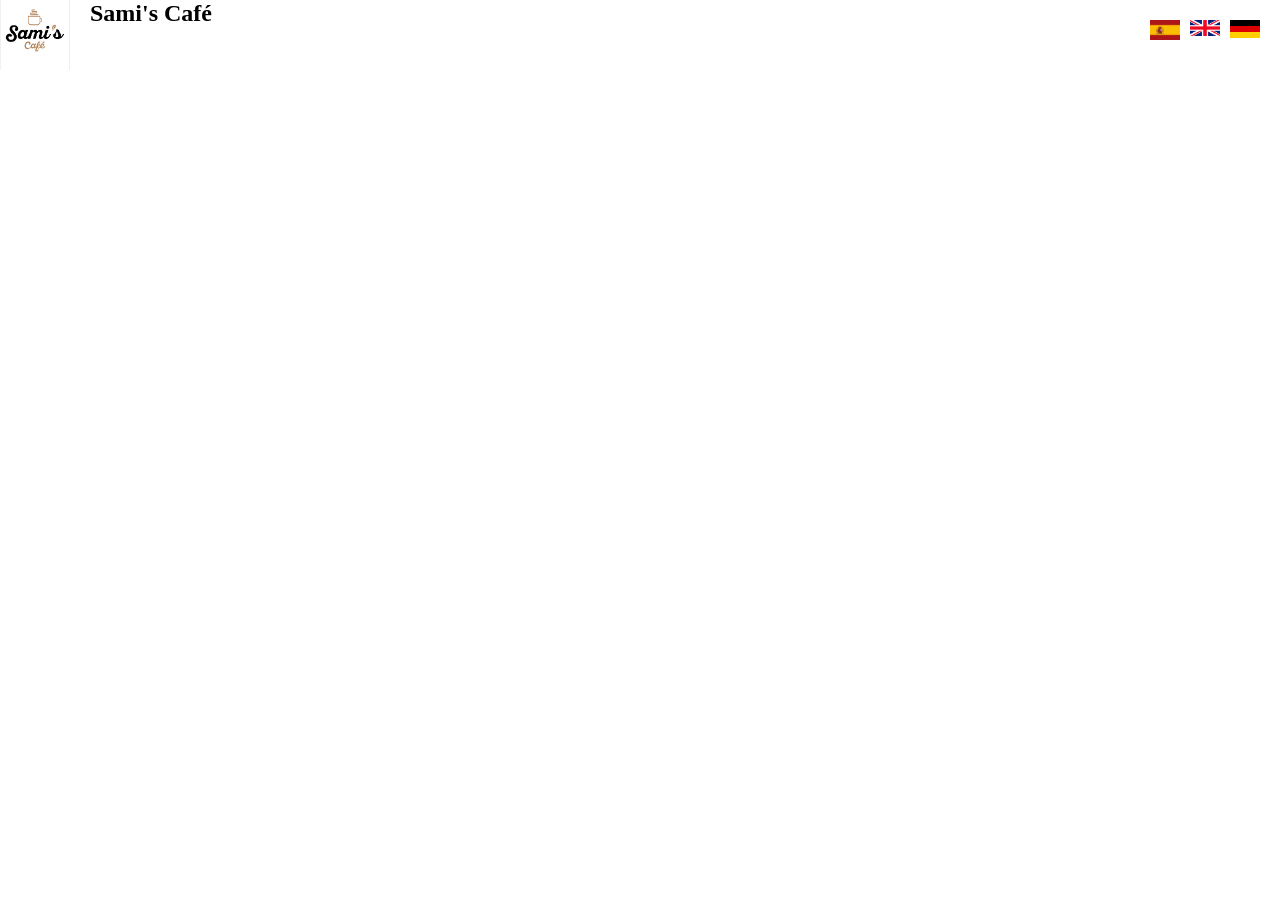
==== index.html @ 8255deba "Add language flags and logo, update header styles Added flag images for Spanish, English, and German" ====
<!DOCTYPE html>
<html lang="es">
<head>
    <meta charset="UTF-8">
    <meta name="viewport" content="width=device-width, initial-scale=1.0">
    <title>Sami's Café</title>
    <link rel="stylesheet" href="style.css">
</head>
<body>
    <header>
        <article class="header-article">
            <img src="img/logo.png" alt="Sami's Café Logo" class="logo">
            <h1>Sami's Café</h1>
        </article>

        <nav class="lang-nav">
            <ul>
                <li><a href="">
                    <img src="img/flags/es.webp" alt="Español" class="flag-icon">
                </a></li>
                <li><a href="">
                    <img src="img/flags/en.webp" alt="English" class="flag-icon">
                </a></li>
                <li><a href="">
                    <img src="img/flags/de.webp" alt="Deutsch" class="flag-icon">
                </a></li>
            </ul>
        </nav>

    </header>
</body>
</html>
---- style.css ----
* {
    margin: 0;
    padding: 0;
    box-sizing: border-box;
}

header {
    position: relative;
    width: 100%;
    height: 100vh;
    background-image: url('img/header-background.jpg');
    background-size: cover;
    background-position: center;
}

.header-article {
    display: flex;
}
.header-article .logo {
    width: 70px;
    height: auto;
    margin-right: 20px;
}

li {
    list-style-type: none;
}

a {
    text-decoration: none;
    color: inherit;
}

.lang-nav ul {
    position: absolute;
    top: 20px;
    right: 20px;
    display: flex;
    flex-direction: row;
    gap: 10px;
}

.flag-icon {
    width: 30px;
}
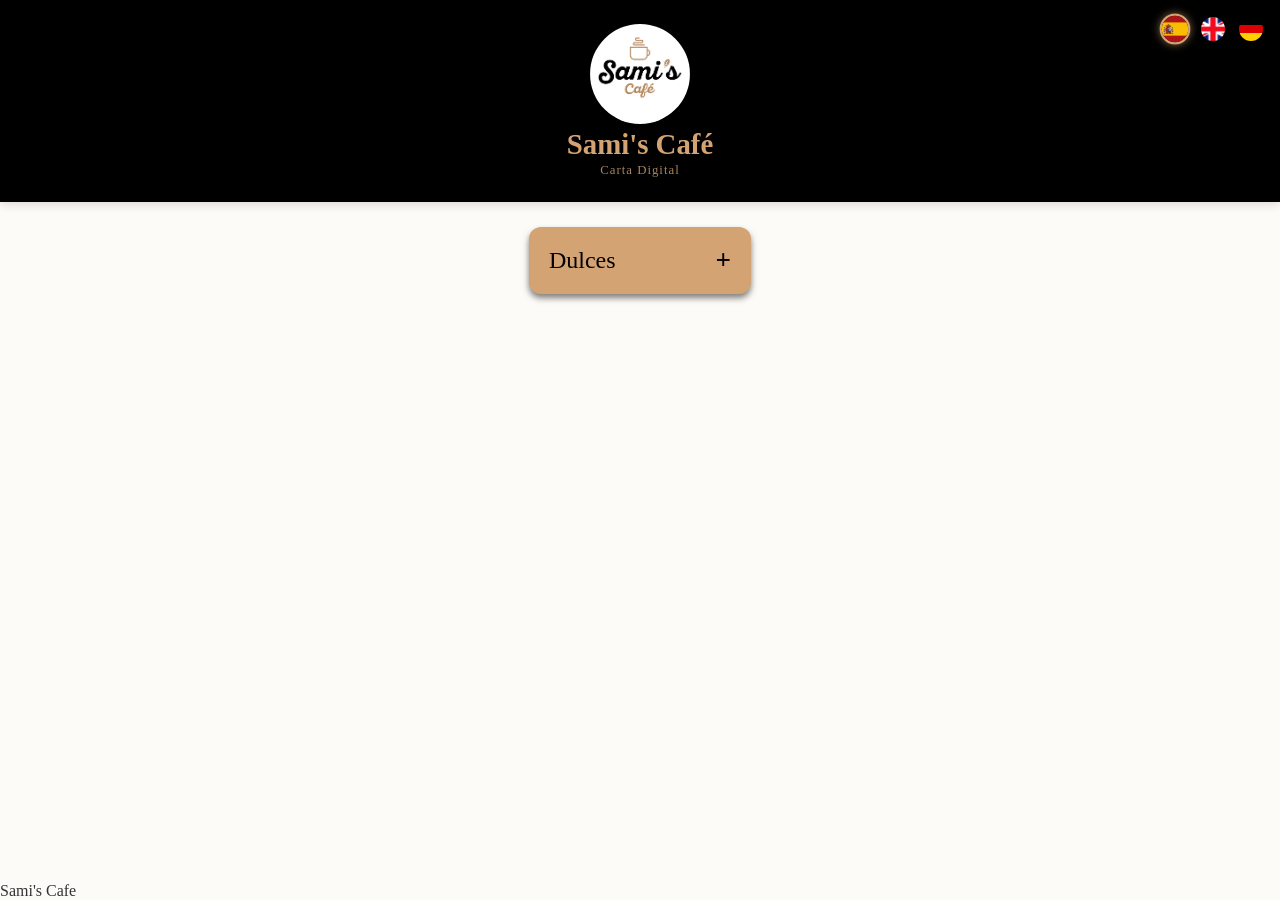
==== commit 65943792: "Add 'Dulces' section and improve site styling Introduces a new 'Dulces' section to the menu in index" ====
--- a/index.html
+++ b/index.html
@@ -4,29 +4,70 @@
     <meta charset="UTF-8">
     <meta name="viewport" content="width=device-width, initial-scale=1.0">
     <title>Sami's Café</title>
+    <link rel="shortcut icon" href="img/logo.png" type="image/x-icon">
     <link rel="stylesheet" href="style.css">
 </head>
 <body>
     <header>
+        
+            
+
+        <nav class="lang-nav">
+            <a href="index.html" class="lang-link active"><img src="img/flags/es.webp" alt="ES"></a>
+            <a href="index-en.html" class="lang-link"><img src="img/flags/en.webp" alt="EN"></a>
+            <a href="index-de.html" class="lang-link"><img src="img/flags/de.webp" alt="DE"></a>
+        </nav>
+
         <article class="header-article">
             <img src="img/logo.png" alt="Sami's Café Logo" class="logo">
             <h1>Sami's Café</h1>
+            <p>Carta Digital</p>
         </article>
 
-        <nav class="lang-nav">
-            <ul>
-                <li><a href="">
-                    <img src="img/flags/es.webp" alt="Español" class="flag-icon">
-                </a></li>
-                <li><a href="">
-                    <img src="img/flags/en.webp" alt="English" class="flag-icon">
-                </a></li>
-                <li><a href="">
-                    <img src="img/flags/de.webp" alt="Deutsch" class="flag-icon">
-                </a></li>
-            </ul>
-        </nav>
+    </header>
 
-    </header>
+    <main>
+        <details>
+            <summary>Dulces</summary>
+            <section id="dulces" class="category">
+
+                <article>
+                    <img src="img/dulces/crepe.webp" alt="">
+                    <div class="product-info">
+                        <div class="prod-header"><h3 class="prod-title">Croissant</h3><span class="prod-price">2.00€</span></div>
+                        <div class="prod-desc">Mantequilla 100%. Horneado cada mañana.</div>
+                        <div class="allergens"><span class="food-allergen gluten">Gluten</span></div>
+                    </div>
+                </article>
+
+                <article>
+                    <img src="img/dulces/crepe.webp" alt="">
+                    <div class="product-info">
+                        <div class="prod-header"><h3 class="prod-title">Croissant</h3><span class="prod-price">2.00€</span></div>
+                        <div class="prod-desc">Mantequilla 100%. Horneado cada mañana.</div>
+                        <div class="allergens"><span class="food-allergen gluten">Gluten</span></div>
+                    </div>
+                </article>
+
+                <article>
+                    <img src="img/dulces/crepe.webp" alt="">
+                    <div class="product-info">
+                        <div class="prod-header"><h3 class="prod-title">Croissant</h3><span class="prod-price">2.00€</span></div>
+                        <div class="prod-desc">Mantequilla 100%. Horneado cada mañana.</div>
+                        <div class="allergens"><span class="food-allergen gluten">Gluten</span></div>
+                    </div>
+                </article>
+
+            </section>
+        </details>
+
+
+
+     
+    </main>
+
+    <footer>
+        Sami's Cafe
+    </footer>
 </body>
 </html>
--- a/style.css
+++ b/style.css
@@ -1,46 +1,165 @@
+:root {
+    --primary-color: #000000;
+    --secondary-color: #8c6b4a;
+    --terciary-color: #d4a373;
+    --background-color: #fdfbf7;
 
+    --text-color: #2c2c2c;
+/* IMPORTANTE PONER FONTS PARA HEADING Y BODY */
+    --shadow: 0 4px 6px rgba(0, 0, 0, 0.5);
+}
 * {
     margin: 0;
     padding: 0;
     box-sizing: border-box;
 }
 
-header {
-    position: relative;
-    width: 100%;
-    height: 100vh;
-    background-image: url('img/header-background.jpg');
-    background-size: cover;
-    background-position: center;
+body {
+    min-height: 100vh;
+    display: grid;
+    grid-template-rows: auto 1fr auto;
+    /* IMPORTANTE PONER FONT FAMILY */
+    background-color: var(--background-color);
+    color: #333;
 }
 
-.header-article {
-    display: flex;
-}
-.header-article .logo {
-    width: 70px;
-    height: auto;
-    margin-right: 20px;
+/* HEADER */
+header {
+    background-color: var(--primary-color);
+    color: var(--terciary-color);
+    padding: 1.5rem 1rem;
+    text-align: center;
+    position: sticky;
+    top: 0;
+    z-index: 100;
+    box-shadow: 0 2px 10px rgba(0, 0, 0, 0.15);
 }
 
-li {
-    list-style-type: none;
+header .logo {
+    width: 100px;
+    border-radius: 50%;
 }
 
-a {
-    text-decoration: none;
-    color: inherit;
+header h1 {
+    /* IMPORTANTE PONER FONT FAMILY */
+    margin: 0;
+    font-size: 1.8rem;
 }
 
-.lang-nav ul {
-    position: absolute;
-    top: 20px;
-    right: 20px;
-    display: flex;
-    flex-direction: row;
-    gap: 10px;
+header p {
+    font-size: 0.8rem;
+    opacity: 0.8;
+    margin-top: 2px;
+    letter-spacing: 1px;
 }
 
-.flag-icon {
-    width: 30px;
+/* LANGUAGE SELECTOR */
+
+.lang-nav {
+    position: absolute;
+    top: 15px;
+    right: 15px;
+    display: flex;
+    gap: 10px;
+    z-index: 1000;
+}
+
+.lang-link {
+    display: block;
+    transition: transform 0.2s ease;
+    text-decoration: none;
+    line-height: 0;
+}
+
+.lang-link img {
+    width: 28px;
+    height: 28px;
+    border-radius: 50%;
+    object-fit: cover;
+    border: 2px solid transparent;
+    box-shadow: 0 2px 5px rgba(0, 0, 0, 0.3);
+}
+
+.lang-link:hover {
+transform: scale(1.1);
+}
+
+.lang-link.active img {
+    border-color: var(--terciary-color);
+    transform: scale(1.1);
+    box-shadow: 0 0 8px rgba(212, 163, 115, 0.6);
+}
+
+main {
+    max-width: 600px;
+    margin: 25px auto;
+    padding: 0 15px;
+}
+
+details {
+    background-color: var(--terciary-color);
+    margin-bottom: 15px;
+    border-radius: 12px;
+    box-shadow: var(--shadow);
+    overflow: hidden;
+    transition: box-shadow 0.3s ease;
+}
+
+details[open] {
+    box-shadow: 0 8px 20px rgba(0, 0, 0, 0.08);
+}
+
+summary {
+    /* IMPORTANTE FONT FAMILY */
+    padding: 18px 20px;
+    cursor: pointer;
+    font-size: 1.5rem;
+    color: var(--primary-color);
+    list-style: none;
+    display: flex;
+    justify-content: space-between;
+    gap: 100px;
+    align-items: center;
+    background: var(---color);
+    user-select: none;
+    
+}
+
+summary::webkit-details-marker {
+    display: none;
+}
+
+summary::after {
+    content: '+';
+    /* IMPORTANTE FONT FAMILY */
+    color: var(--primary-color);
+    font-weight: bolder;
+    font-size: 1.7rem;
+    transition: transform 0.3s;
+}
+
+details[open] summary::after {
+    content: '-';
+    color: var(--primary-color);
+    transform: rotate(180deg);
+}
+
+.category  {
+    padding: 15px;
+    background-color: #fff;
+}
+
+#dulces article {
+    background: var(--background-color);
+    border-radius: 12px;
+    
+    overflow: hidden;
+    margin: 20px;
+    box-shadow: 0 4px 6px rgba(0, 0, 0, 0.2);
+}
+#dulces article img{
+    width: 100%;
+    height: 200px;
+    object-fit: cover;
+    display: block;
 }
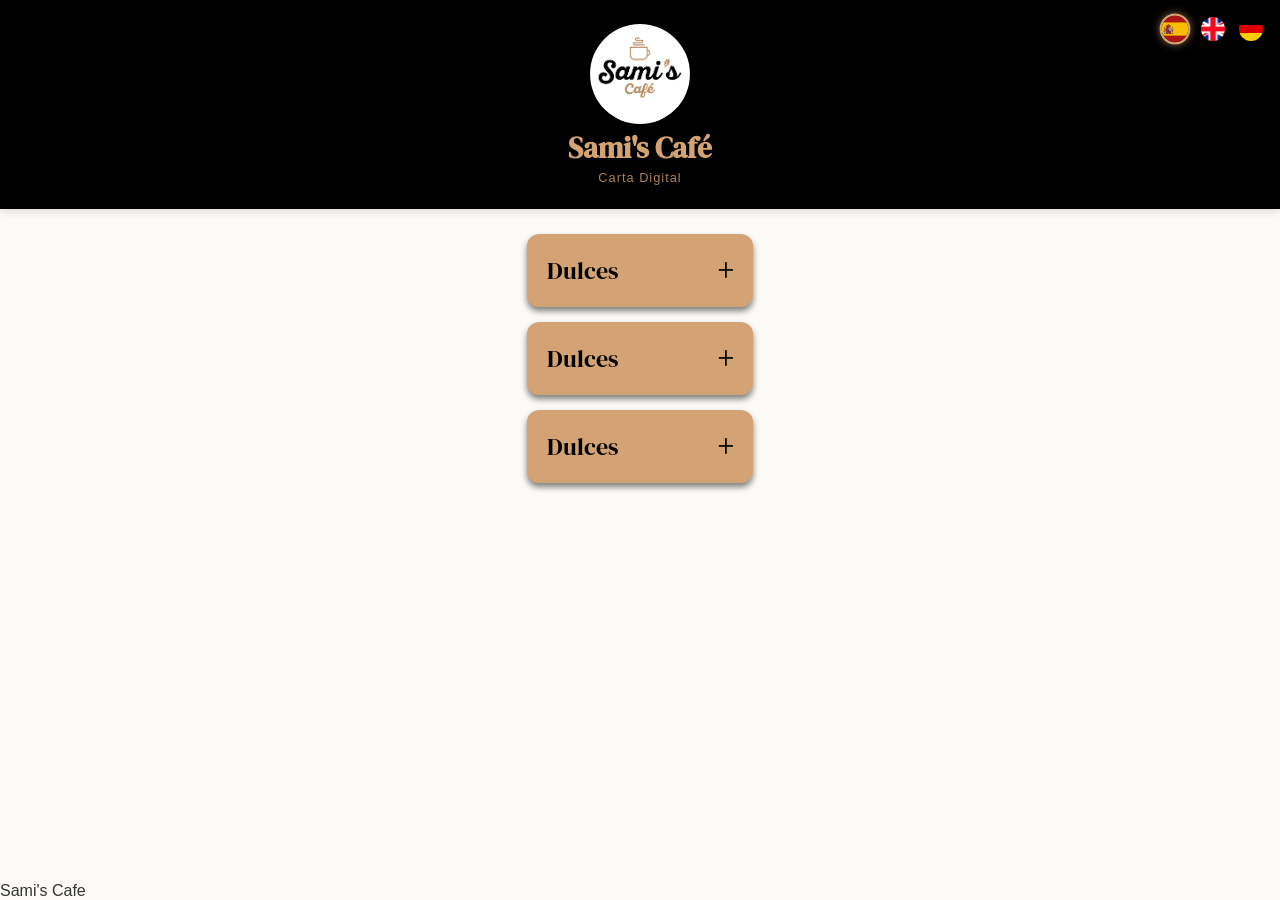
==== commit 0baaea3b: "Add allergen info and category layouts for Dulces Introduces detailed allergen tags for Dulces produ" ====
--- a/index.html
+++ b/index.html
@@ -6,11 +6,11 @@
     <title>Sami's Café</title>
     <link rel="shortcut icon" href="img/logo.png" type="image/x-icon">
     <link rel="stylesheet" href="style.css">
+    <link href="https://fonts.googleapis.com/css2?family=DM+Serif+Display&family=Outfit:wght@300;400;600&display=swap" rel="stylesheet">
+
 </head>
 <body>
     <header>
-        
-            
 
         <nav class="lang-nav">
             <a href="index.html" class="lang-link active"><img src="img/flags/es.webp" alt="ES"></a>
@@ -26,17 +26,23 @@
 
     </header>
 
+
     <main>
         <details>
             <summary>Dulces</summary>
-            <section id="dulces" class="category">
+            <section id="dulces" class="big-category">
 
                 <article>
                     <img src="img/dulces/crepe.webp" alt="">
                     <div class="product-info">
                         <div class="prod-header"><h3 class="prod-title">Croissant</h3><span class="prod-price">2.00€</span></div>
                         <div class="prod-desc">Mantequilla 100%. Horneado cada mañana.</div>
-                        <div class="allergens"><span class="food-allergen gluten">Gluten</span></div>
+                        <div class="allergens">
+                            <span class="food-allergen gluten">Gluten</span>
+                            <span class="food-allergen lacteos">Lácteos</span>
+                            <span class="food-allergen huevos">Huevos</span>
+                            <span class="food-allergen sesamo">Sésamo</span>
+                        </div>
                     </div>
                 </article>
 
@@ -45,7 +51,12 @@
                     <div class="product-info">
                         <div class="prod-header"><h3 class="prod-title">Croissant</h3><span class="prod-price">2.00€</span></div>
                         <div class="prod-desc">Mantequilla 100%. Horneado cada mañana.</div>
-                        <div class="allergens"><span class="food-allergen gluten">Gluten</span></div>
+                        <div class="allergens">
+                            <span class="food-allergen gluten">Gluten</span>
+                            <span class="food-allergen lacteos">Lácteos</span>
+                            <span class="food-allergen huevos">Huevos</span>
+                            <span class="food-allergen sesamo">Sésamo</span>
+                        </div>
                     </div>
                 </article>
 
@@ -54,16 +65,113 @@
                     <div class="product-info">
                         <div class="prod-header"><h3 class="prod-title">Croissant</h3><span class="prod-price">2.00€</span></div>
                         <div class="prod-desc">Mantequilla 100%. Horneado cada mañana.</div>
-                        <div class="allergens"><span class="food-allergen gluten">Gluten</span></div>
+                        <div class="allergens">
+                            <span class="food-allergen gluten">Gluten</span>
+                            <span class="food-allergen lacteos">Lácteos</span>
+                            <span class="food-allergen huevos">Huevos</span>
+                            <span class="food-allergen sesamo">Sésamo</span>
+                        </div>
                     </div>
                 </article>
 
             </section>
         </details>
 
+        <details>
+            <summary>Dulces</summary>
+            <section id="dulces" class="mid-category">
 
+                <article>
+                    
+                    <div class="product-info">
+                        <div class="prod-title">Croissant</div>
+                        <div class="prod-desc">Mantequilla 100%. Horneado cada mañana.</div>
+                        <div class="allergens">
+                            <span class="food-allergen gluten">Gluten</span>
+                            <span class="food-allergen lacteos">Lácteos</span>
+                            <span class="food-allergen huevos">Huevos</span>
+                            <span class="food-allergen sesamo">Sésamo</span>
+                        </div>
+                        <span class="prod-price">2.00€</span>
+ 
+                    </div>
+                    <img src="img/dulces/crepe.webp" alt="">
 
-     
+                </article>
+
+                <article>
+                    
+                    <div class="product-info">
+                        <div class="prod-title">Croissant</div>
+                        <div class="prod-desc">Mantequilla 100%. Horneado cada mañana.</div>
+                        <div class="allergens">
+                            <span class="food-allergen gluten">Gluten</span>
+                            <span class="food-allergen lacteos">Lácteos</span>
+                            <span class="food-allergen huevos">Huevos</span>
+                            <span class="food-allergen sesamo">Sésamo</span>
+                        </div>
+                        <span class="prod-price">2.00€</span>
+ 
+                    </div>
+                    <img src="img/dulces/crepe.webp" alt="">
+
+                </article>
+
+                
+
+            </section>
+        </details>
+
+        <details>
+            <summary>Dulces</summary>
+            <section id="dulces" class="small-category">
+
+                <article>
+                    <img src="img/dulces/crepe.webp" alt="">
+                    <div class="product-info">
+                        <div class="prod-header"><h3 class="prod-title">Croissant</h3><span class="prod-price">2.00€</span></div>
+                        <div class="prod-desc">Mantequilla 100%. Horneado cada mañana.</div>
+                        <div class="allergens">
+                            <span class="food-allergen gluten">Gluten</span>
+                            <span class="food-allergen lacteos">Lácteos</span>
+                            <span class="food-allergen huevos">Huevos</span>
+                            <span class="food-allergen sesamo">Sésamo</span>
+                        </div>
+                    </div>
+                </article>
+
+                <article>
+                    <img src="img/dulces/crepe.webp" alt="">
+                    <div class="product-info">
+                        <div class="prod-header"><h3 class="prod-title">Croissant</h3><span class="prod-price">2.00€</span></div>
+                        <div class="prod-desc">Mantequilla 100%. Horneado cada mañana.</div>
+                        <div class="allergens">
+                            <span class="food-allergen gluten">Gluten</span>
+                            <span class="food-allergen lacteos">Lácteos</span>
+                            <span class="food-allergen huevos">Huevos</span>
+                            <span class="food-allergen sesamo">Sésamo</span>
+                        </div>
+                    </div>
+                </article>
+
+                <article>
+                    <img src="img/dulces/crepe.webp" alt="">
+                    <div class="product-info">
+                        <div class="prod-header"><h3 class="prod-title">Croissant</h3><span class="prod-price">2.00€</span></div>
+                        <div class="prod-desc">Mantequilla 100%. Horneado cada mañana.</div>
+                        <div class="allergens">
+                            <span class="food-allergen gluten">Gluten</span>
+                            <span class="food-allergen lacteos">Lácteos</span>
+                            <span class="food-allergen huevos">Huevos</span>
+                            <span class="food-allergen sesamo">Sésamo</span>
+                        </div>
+                    </div>
+                </article>
+
+            </section>
+        </details>
+
+        
     </main>
 
     <footer>
--- a/style.css
+++ b/style.css
@@ -5,7 +5,8 @@
     --background-color: #fdfbf7;
 
     --text-color: #2c2c2c;
-/* IMPORTANTE PONER FONTS PARA HEADING Y BODY */
+    --font-heading: 'DM Serif Display', serif;
+    --font-body: 'Out', sans-serif;
     --shadow: 0 4px 6px rgba(0, 0, 0, 0.5);
 }
 * {
@@ -18,7 +19,7 @@
     min-height: 100vh;
     display: grid;
     grid-template-rows: auto 1fr auto;
-    /* IMPORTANTE PONER FONT FAMILY */
+    font-family: var(--font-body);
     background-color: var(--background-color);
     color: #333;
 }
@@ -41,7 +42,7 @@
 }
 
 header h1 {
-    /* IMPORTANTE PONER FONT FAMILY */
+    font-family: var(--font-heading);
     margin: 0;
     font-size: 1.8rem;
 }
@@ -110,7 +111,7 @@
 }
 
 summary {
-    /* IMPORTANTE FONT FAMILY */
+    font-family: var(--font-heading);
     padding: 18px 20px;
     cursor: pointer;
     font-size: 1.5rem;
@@ -131,7 +132,7 @@
 
 summary::after {
     content: '+';
-    /* IMPORTANTE FONT FAMILY */
+    font-family: var(--font-heading);
     color: var(--primary-color);
     font-weight: bolder;
     font-size: 1.7rem;
@@ -144,22 +145,141 @@
     transform: rotate(180deg);
 }
 
-.category  {
+.big-category, .mid-category, .small-category {
     padding: 15px;
     background-color: #fff;
 }
 
-#dulces article {
+.allergens { 
+    display: flex; 
+    gap: 5px; 
+    margin-top: 8px; 
+    flex-wrap: wrap; 
+}
+
+.food-allergen {
+    font-size: 0.6rem;
+    text-transform: uppercase;
+    padding: 2px 6px;
+    border-radius: 4px;
+    font-weight: 700;
+    border: 1px solid #ddd;
+    color: #888;
+    background-color: #f9f9f9;
+}
+
+.food-allergen.gluten { 
+    border-color: #d4a373; 
+    color: #8c6b4a; 
+    background: #fffbf5; 
+
+}
+.food-allergen.lacteos { 
+    border-color: #a4c2f4; 
+    color: #4a6b8c; 
+    background: #f0f7ff; 
+}
+
+.food-allergen.huevos { 
+    border-color: #ffe599; 
+    color: #b59000; 
+    background: #fffdf0; 
+}
+
+.food-allergen.sesamo { border-color: #aaa; 
+    color: #555; 
+    background: #eee; 
+}
+
+.big-category article {
     background: var(--background-color);
     border-radius: 12px;
-    
     overflow: hidden;
-    margin: 20px;
+    margin-bottom: 20px;
     box-shadow: 0 4px 6px rgba(0, 0, 0, 0.2);
-}
-#dulces article img{
+    border: 1px solid #f0f0f0f0;
+}
+.big-category article img{
     width: 100%;
     height: 200px;
     object-fit: cover;
     display: block;
+}
+
+.product-info {
+    padding: 15px;
+}
+
+.big-category article .prod-header {
+    display: flex;
+    justify-content: space-between;
+    align-items: center;
+    margin-bottom: 10px;
+}
+.big-category article .prod-title {
+    font-size: 1.25rem;
+    font-weight: 700;
+    color: var(--primary-color);
+    font-family: var(--font-heading);
+    margin: 0;
+}
+.big-category article .prod-price {
+    font-size: 1.2rem;
+    font-weight: 600;
+    color: var(--secondary-color);
+    font-family: var(--font-body);
+}
+.big-category article .prod-desc {
+    font-size: 1rem;
+    color: #666;
+    line-height: 1.4;
+}
+
+
+
+
+.mid-category article {
+    display: flex;
+    justify-content: space-between;
+    align-items: center;
+    padding: 15px 0;
+    border-bottom: 1px dashed #e0e0e0;
+}
+
+.mid-category article:last-child {
+    border-bottom: none;
+}
+
+
+
+
+.mid-category article .prod-title {
+    font-size: 1.05rem;
+    font-weight: 600;
+    color: var(--primary-color);
+    margin-bottom: 2px;
+}
+
+
+.mid-category article .prod-desc {
+     font-size: 0.85rem; 
+     color: #777; 
+     line-height: 1.3;
+}
+
+.mid-category article .prod-price {
+    font-weight: 700; 
+    color: var(--secondary); 
+    font-size: 1.05rem; 
+    margin-top: 5px; 
+    display: block;
+}
+
+.mid-category article img{
+    width: 80px;
+    height: 80px;
+    border-radius: 8px;
+    object-fit: cover;
+    flex-shrink: 0;
+    background-color: #eee;
 }
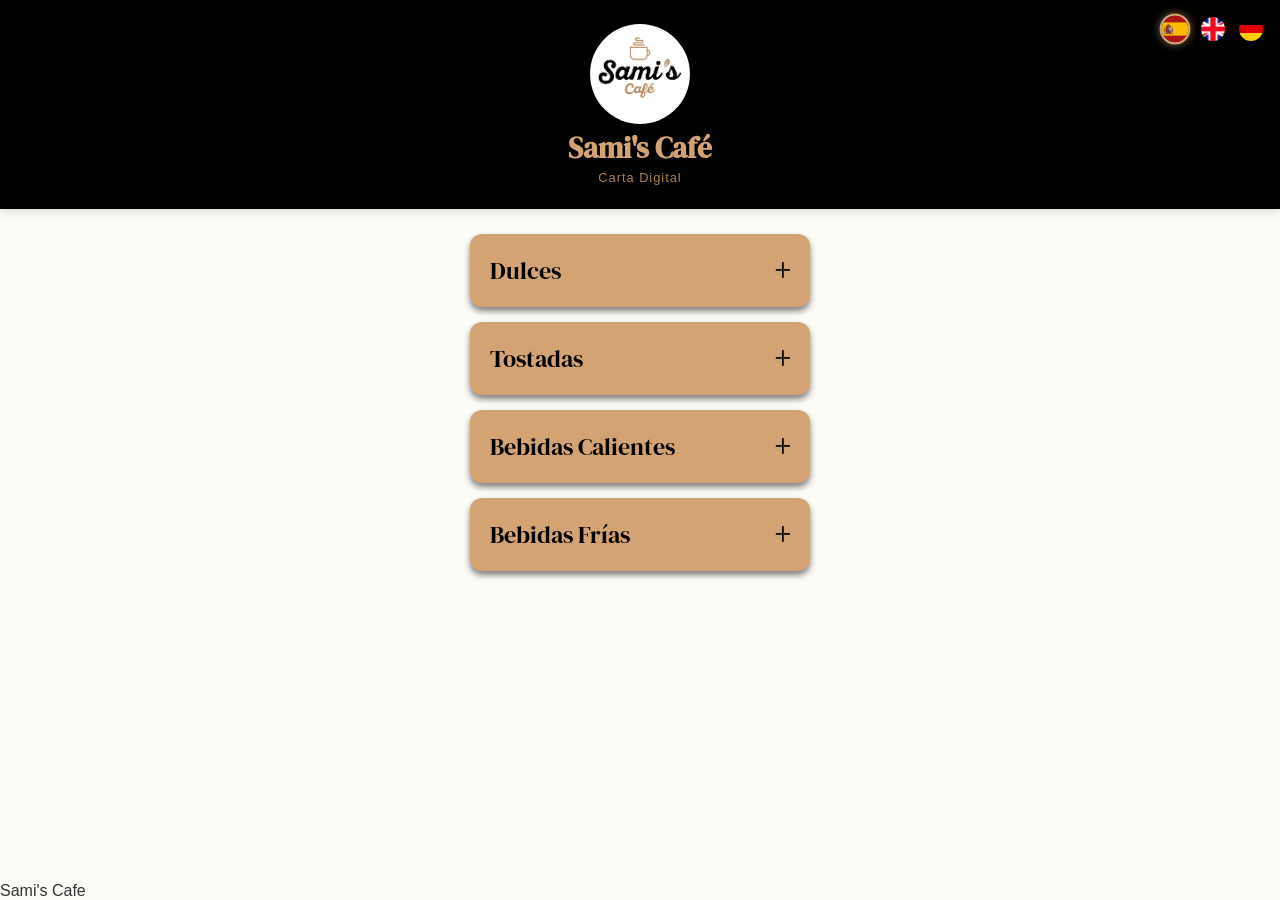
==== commit a047c464: "Revise menu: add tostadas, drinks, crepes Rework menu structure and content across README, HTML and " ====
--- a/index.html
+++ b/index.html
@@ -28,150 +28,354 @@
 
 
     <main>
+        <!-- DULCES -->
         <details>
             <summary>Dulces</summary>
             <section id="dulces" class="big-category">
 
-                <article>
-                    <img src="img/dulces/crepe.webp" alt="">
-                    <div class="product-info">
-                        <div class="prod-header"><h3 class="prod-title">Croissant</h3><span class="prod-price">2.00€</span></div>
-                        <div class="prod-desc">Mantequilla 100%. Horneado cada mañana.</div>
+                <div class="subcategory-title">Croissants</div>
+                
+                <article>
+                    <img src="img/dulces/crepe.webp" alt="">
+                    <div class="product-info">
+                        <div class="prod-header"><h3 class="prod-title">Lotus</h3><span class="prod-price">5.00€</span></div>
+                    </div>
+                </article>
+
+                <article>
+                    <img src="img/dulces/crepe.webp" alt="">
+                    <div class="product-info">
+                        <div class="prod-header"><h3 class="prod-title">Blanco/Verde</h3><span class="prod-price">5.00€</span></div>
+                    </div>
+                </article>
+
+                <article>
+                    <img src="img/dulces/crepe.webp" alt="">
+                    <div class="product-info">
+                        <div class="prod-header"><h3 class="prod-title">Sami's</h3><span class="prod-price">5.00€</span></div>
+                    </div>
+                </article>
+
+                <article>
+                    <img src="img/dulces/crepe.webp" alt="">
+                    <div class="product-info">
+                        <div class="prod-header"><h3 class="prod-title">Rellenos</h3><span class="prod-price">1.50€</span></div>
+                    </div>
+                </article>
+
+                <!-- TARTAS -->
+                <div class="subcategory-title">Tartas</div>
+                <article>
+                    <img src="img/dulces/crepe.webp" alt="">
+                    <div class="product-info">
+                        <div class="prod-header"><h3 class="prod-title">Red Velvet</h3><span class="prod-price">4.50€</span></div>
                         <div class="allergens">
                             <span class="food-allergen gluten">Gluten</span>
                             <span class="food-allergen lacteos">Lácteos</span>
                             <span class="food-allergen huevos">Huevos</span>
-                            <span class="food-allergen sesamo">Sésamo</span>
-                        </div>
-                    </div>
-                </article>
-
-                <article>
-                    <img src="img/dulces/crepe.webp" alt="">
-                    <div class="product-info">
-                        <div class="prod-header"><h3 class="prod-title">Croissant</h3><span class="prod-price">2.00€</span></div>
-                        <div class="prod-desc">Mantequilla 100%. Horneado cada mañana.</div>
+                        </div>
+                    </div>
+                </article>
+                <article>
+                    <img src="img/dulces/crepe.webp" alt="">
+                    <div class="product-info">
+                        <div class="prod-header"><h3 class="prod-title">Queso</h3><span class="prod-price">4.50€</span></div>
+                    </div>
+                </article>
+                <article>
+                    <img src="img/dulces/crepe.webp" alt="">
+                    <div class="product-info">
+                        <div class="prod-header"><h3 class="prod-title">Pistacho</h3><span class="prod-price">4.50€</span></div>
+                    </div>
+                </article>
+                <article>
+                    <img src="img/dulces/crepe.webp" alt="">
+                    <div class="product-info">
+                        <div class="prod-header"><h3 class="prod-title">Zanahoria</h3><span class="prod-price">4.50€</span></div>
+                    </div>
+                </article>
+                <article>
+                    <img src="img/dulces/crepe.webp" alt="">
+                    <div class="product-info">
+                        <div class="prod-header"><h3 class="prod-title">Tiramisú</h3><span class="prod-price">5.00€</span></div>
+                    </div>
+                </article>
+
+                <!-- GALLETAS -->
+                <div class="subcategory-title">Galletas</div>
+                <article>
+                    <img src="img/dulces/crepe.webp" alt="">
+                    <div class="product-info">
+                        <div class="prod-header"><h3 class="prod-title">Lotus</h3><span class="prod-price">3.50€</span></div>
                         <div class="allergens">
                             <span class="food-allergen gluten">Gluten</span>
                             <span class="food-allergen lacteos">Lácteos</span>
-                            <span class="food-allergen huevos">Huevos</span>
-                            <span class="food-allergen sesamo">Sésamo</span>
-                        </div>
-                    </div>
-                </article>
-
-                <article>
-                    <img src="img/dulces/crepe.webp" alt="">
-                    <div class="product-info">
-                        <div class="prod-header"><h3 class="prod-title">Croissant</h3><span class="prod-price">2.00€</span></div>
-                        <div class="prod-desc">Mantequilla 100%. Horneado cada mañana.</div>
+                        </div>
+                    </div>
+                </article>
+                <article>
+                    <img src="img/dulces/crepe.webp" alt="">
+                    <div class="product-info">
+                        <div class="prod-header"><h3 class="prod-title">Oreo</h3><span class="prod-price">3.50€</span></div>
                         <div class="allergens">
                             <span class="food-allergen gluten">Gluten</span>
                             <span class="food-allergen lacteos">Lácteos</span>
-                            <span class="food-allergen huevos">Huevos</span>
-                            <span class="food-allergen sesamo">Sésamo</span>
-                        </div>
-                    </div>
-                </article>
+                        </div>
+                    </div>
+                </article>
+
+                <!-- CREPES NESTED -->
+                <details>
+                    <summary class="nested-summary">Crepes Dulces</summary>
+                    <article>
+                        <img src="img/dulces/crepe.webp" alt="">
+                        <div class="product-info">
+                            <div class="prod-header"><h3 class="prod-title">Nutella</h3><span class="prod-price">3.50€</span></div>
+                        </div>
+                    </article>
+                    <article>
+                        <img src="img/dulces/crepe.webp" alt="">
+                        <div class="product-info">
+                            <div class="prod-header"><h3 class="prod-title">Choco Berry</h3><span class="prod-price">6.00€</span></div>
+                        </div>
+                    </article>
+                    <article>
+                        <img src="img/dulces/crepe.webp" alt="">
+                        <div class="product-info">
+                            <div class="prod-header"><h3 class="prod-title">Sweet Velvet</h3><span class="prod-price">6.00€</span></div>
+                        </div>
+                    </article>
+                    <article>
+                        <img src="img/dulces/crepe.webp" alt="">
+                        <div class="product-info">
+                            <div class="prod-header"><h3 class="prod-title">Paraíso</h3><span class="prod-price">6.00€</span></div>
+                        </div>
+                    </article>
+                </details>
 
             </section>
         </details>
 
+        <!-- TOSTADAS -->
         <details>
-            <summary>Dulces</summary>
-            <section id="dulces" class="mid-category">
-
-                <article>
-                    
-                    <div class="product-info">
-                        <div class="prod-title">Croissant</div>
-                        <div class="prod-desc">Mantequilla 100%. Horneado cada mañana.</div>
-                        <div class="allergens">
-                            <span class="food-allergen gluten">Gluten</span>
-                            <span class="food-allergen lacteos">Lácteos</span>
-                            <span class="food-allergen huevos">Huevos</span>
-                            <span class="food-allergen sesamo">Sésamo</span>
-                        </div>
-                        <span class="prod-price">2.00€</span>
- 
-                    </div>
-                    <img src="img/dulces/crepe.webp" alt="">
-
-                </article>
-
-                <article>
-                    
-                    <div class="product-info">
-                        <div class="prod-title">Croissant</div>
-                        <div class="prod-desc">Mantequilla 100%. Horneado cada mañana.</div>
-                        <div class="allergens">
-                            <span class="food-allergen gluten">Gluten</span>
-                            <span class="food-allergen lacteos">Lácteos</span>
-                            <span class="food-allergen huevos">Huevos</span>
-                            <span class="food-allergen sesamo">Sésamo</span>
-                        </div>
-                        <span class="prod-price">2.00€</span>
- 
-                    </div>
-                    <img src="img/dulces/crepe.webp" alt="">
-
-                </article>
-
+            <summary>Tostadas</summary>
+            
+            <div class="extras-note">Opciones de pan: Pan blanco o pan integral de semillas</div>
+            
+            <!-- Basicas -->
+            <section class="no-img-category">
+                <div class="subcategory-title">Básicas</div>
+                <article>
+                    <span class="prod-title">Aceite</span>
+                    <span class="prod-price">1.30€</span>
+                </article>
+                <article>
+                    <span class="prod-title">Tomate</span>
+                    <span class="prod-price">1.30€</span>
+                </article>
+                <article>
+                    <span class="prod-title">Manchego</span>
+                    <span class="prod-price">2.80€</span>
+                </article>
+                <article>
+                    <span class="prod-title">Fresco</span>
+                    <span class="prod-price">2.80€</span>
+                </article>
+                <article>
+                    <span class="prod-title">York</span>
+                    <span class="prod-price">1.90€</span>
+                </article>
+                <article>
+                    <span class="prod-title">Salmón</span>
+                    <span class="prod-price">3.50€</span>
+                </article>
+                <article>
+                    <span class="prod-title">Atún</span>
+                    <span class="prod-price">2.30€</span>
+                </article>
+            </section>
+
+            <!-- Rusticas -->
+            <section class="mid-category">
+                <div class="subcategory-title">Rústicas</div>
+                <article>
+                    <div class="product-info">
+                        <div class="prod-title">Serrano Verde</div>
+                        <div class="prod-desc">Nuestra deliciosa tostada con jamón serrano y un toque especial.</div>
+                        <span class="prod-price">4.50€</span>
+                    </div>
+                    <img src="" alt="">
+                </article>
+                <article>
+                    <div class="product-info">
+                        <div class="prod-title">Nórdica</div>
+                        <div class="prod-desc">Ingredientes rústicos seleccionados para un sabor único.</div>
+                        <span class="prod-price">5.00€</span>
+                    </div>
+                    <img src="" alt="">
+                </article>
+                <article>
+                    <div class="product-info">
+                        <div class="prod-title">Sabor Rústico</div>
+                        <div class="prod-desc">El sabor tradicional en pan artesano.</div>
+                        <span class="prod-price">6.00€</span>
+                    </div>
+                    <img src="" alt="">
+                </article>
+                <article>
+                    <div class="product-info">
+                        <div class="prod-title">Mediterránea</div>
+                        <div class="prod-desc">Pan rústico, tomate, especias y aceite de oliva.</div>
+                        <span class="prod-price">6.00€</span>
+                    </div>
+                    <img src="" alt="">
+                </article>
+                <article>
+                    <div class="product-info">
+                        <div class="prod-title">Burrata</div>
+                        <div class="prod-desc">Pan rústico con exquisita burrata fresca.</div>
+                        <span class="prod-price">6.00€</span>
+                    </div>
+                    <img src="" alt="">
+                </article>
+                <article>
+                    <div class="product-info">
+                        <div class="prod-title">Dulce Tentación</div>
+                        <div class="prod-desc">Contraste perfecto de sabores rústicos dulces.</div>
+                        <span class="prod-price">7.00€</span>
+                    </div>
+                    <img src="" alt="">
+                </article>
+                <article>
+                    <div class="product-info">
+                        <div class="prod-title">La Temporada</div>
+                        <div class="prod-desc">Descubre el sabor de la estación.</div>
+                        <span class="prod-price">8.00€</span>
+                    </div>
+                    <img src="" alt="">
+                </article>
+            </section>
+        </details>
+
+        <!-- BEBIDAS CALIENTES -->
+        <details>
+            <summary>Bebidas Calientes</summary>
+            
+            <div class="extras-note">Tipos de leche: Almendra, sin lactosa y entera</div>
+
+            <section class="no-img-category">
+                <div class="subcategory-title">Cafés</div>
+                <article>
+                    <span class="prod-title">Bombón</span>
+                    <span class="prod-price">1.70€</span>
+                </article>
+                <article>
+                    <span class="prod-title">Expreso</span>
+                    <span class="prod-price">1.30€</span>
+                </article>
+                <article>
+                    <span class="prod-title">Cortado</span>
+                    <span class="prod-price">1.50€</span>
+                </article>
+                <article>
+                    <span class="prod-title">Americano</span>
+                    <span class="prod-price">1.70€</span>
+                </article>
+                <article>
+                    <span class="prod-title">Con leche</span>
+                    <span class="prod-price">1.70€</span>
+                </article>
+                <article>
+                    <span class="prod-title">Grande</span>
+                    <span class="prod-price">2.00€</span>
+                </article>
+                <article>
+                    <span class="prod-title">Extra</span>
+                    <span class="prod-price">2.50€</span>
+                </article>
+                <article>
+                    <span class="prod-title">Affogato</span>
+                    <span class="prod-price">4.00€</span>
+                </article>
+
+                <div class="subcategory-title">Cappuccinos</div>
+                <article>
+                    <span class="prod-title">Cappuccino</span>
+                    <span class="prod-price">3.00€</span>
+                </article>
+                <article>
+                    <span class="prod-title">Crema leche</span>
+                    <span class="prod-price">2.20€</span>
+                </article>
+
+                <div class="subcategory-title">Macchiatos</div>
+                <article>
+                    <span class="prod-title">Macchiato</span>
+                    <span class="prod-price">3.50€</span>
+                </article>
+
+                <div class="subcategory-title">Otros</div>
+                <article>
+                    <span class="prod-title">Colacao</span>
+                    <span class="prod-price">2.10€</span>
+                </article>
+                <article>
+                    <span class="prod-title">Vienés</span>
+                    <span class="prod-price">5.00€</span>
+                </article>
                 
-
+                <article>
+                    <a href="#tes" class="prod-title" style="color: var(--terciary-color); text-decoration: underline;">Descubre nuestra selección de Tés</a>
+                    <span class="prod-price">2.00€</span>
+                </article>
             </section>
         </details>
 
+        <!-- BEBIDAS FRÍAS -->
         <details>
-            <summary>Dulces</summary>
-            <section id="dulces" class="small-category">
-
-                <article>
-                    <img src="img/dulces/crepe.webp" alt="">
-                    <div class="product-info">
-                        <div class="prod-header"><h3 class="prod-title">Croissant</h3><span class="prod-price">2.00€</span></div>
-                        <div class="prod-desc">Mantequilla 100%. Horneado cada mañana.</div>
-                        <div class="allergens">
-                            <span class="food-allergen gluten">Gluten</span>
-                            <span class="food-allergen lacteos">Lácteos</span>
-                            <span class="food-allergen huevos">Huevos</span>
-                            <span class="food-allergen sesamo">Sésamo</span>
-                        </div>
-                    </div>
-                </article>
-
-                <article>
-                    <img src="img/dulces/crepe.webp" alt="">
-                    <div class="product-info">
-                        <div class="prod-header"><h3 class="prod-title">Croissant</h3><span class="prod-price">2.00€</span></div>
-                        <div class="prod-desc">Mantequilla 100%. Horneado cada mañana.</div>
-                        <div class="allergens">
-                            <span class="food-allergen gluten">Gluten</span>
-                            <span class="food-allergen lacteos">Lácteos</span>
-                            <span class="food-allergen huevos">Huevos</span>
-                            <span class="food-allergen sesamo">Sésamo</span>
-                        </div>
-                    </div>
-                </article>
-
-                <article>
-                    <img src="img/dulces/crepe.webp" alt="">
-                    <div class="product-info">
-                        <div class="prod-header"><h3 class="prod-title">Croissant</h3><span class="prod-price">2.00€</span></div>
-                        <div class="prod-desc">Mantequilla 100%. Horneado cada mañana.</div>
-                        <div class="allergens">
-                            <span class="food-allergen gluten">Gluten</span>
-                            <span class="food-allergen lacteos">Lácteos</span>
-                            <span class="food-allergen huevos">Huevos</span>
-                            <span class="food-allergen sesamo">Sésamo</span>
-                        </div>
-                    </div>
-                </article>
-
+            <summary>Bebidas Frías</summary>
+            
+            <section class="no-img-category">
+                <div class="subcategory-title">Refrescos</div>
+                <article>
+                    <span class="prod-title">Coca-Cola</span>
+                    <span class="prod-price">2.50€</span>
+                </article>
+                <article>
+                    <span class="prod-title">Nestea</span>
+                    <span class="prod-price">2.50€</span>
+                </article>
+                <article>
+                    <span class="prod-title">Aquarius</span>
+                    <span class="prod-price">2.50€</span>
+                </article>
+                <article>
+                    <span class="prod-title">Fanta</span>
+                    <span class="prod-price">2.50€</span>
+                </article>
+
+                <div class="subcategory-title">Zumos</div>
+                <article>
+                    <span class="prod-title">Naranja</span>
+                    <span class="prod-price">3.00€</span>
+                </article>
+                <article>
+                    <span class="prod-title">Piña</span>
+                    <span class="prod-price">1.80€</span>
+                </article>
+                <article>
+                    <span class="prod-title">Melocotón</span>
+                    <span class="prod-price">1.80€</span>
+                </article>
+
+                <div class="subcategory-title">Batidos</div>
+                <article>
+                    <span class="prod-title">Todos los sabores</span>
+                    <span class="prod-price">2.50€</span>
+                </article>
             </section>
         </details>
 
-        
     </main>
 
     <footer>
--- a/style.css
+++ b/style.css
@@ -282,4 +282,85 @@
     object-fit: cover;
     flex-shrink: 0;
     background-color: #eee;
+}
+
+/* NO-IMAGE CATEGORY (Refrescos, Cervezas, etc.) */
+.no-img-category {
+    padding: 15px;
+    background-color: #fff;
+}
+
+.no-img-category article {
+    display: flex;
+    justify-content: space-between;
+    align-items: center;
+    padding: 12px 5px;
+    border-bottom: 1px dashed #e0e0e0;
+}
+
+.no-img-category article:last-child {
+    border-bottom: none;
+}
+
+.no-img-category article .prod-title {
+    font-size: 1.05rem;
+    font-weight: 600;
+    color: var(--primary-color);
+    font-family: var(--font-heading);
+}
+
+.no-img-category article .prod-price {
+    font-size: 1.05rem;
+    font-weight: 700;
+    color: var(--secondary-color);
+    white-space: nowrap;
+    margin-left: 10px;
+}
+
+.subcategory-title {
+    font-family: var(--font-heading);
+    font-size: 1.05rem;
+    color: var(--secondary-color);
+    border-bottom: 1px solid var(--terciary-color);
+    padding: 10px 5px 6px;
+    margin: 18px 0 10px;
+    text-transform: uppercase;
+    letter-spacing: 0.5px;
+}
+
+.big-category .subcategory-title:first-child,
+.mid-category .subcategory-title:first-child,
+.no-img-category .subcategory-title:first-child {
+    margin-top: 0;
+}
+
+.extras-note {
+    font-size: 0.8rem;
+    color: #999;
+    padding: 8px 5px;
+    font-style: italic;
+    border-top: 1px dashed #e0e0e0;
+    margin-top: 5px;
+    margin-bottom: 5px;
+}
+
+/* NESTED DETAILS FOR CREPES */
+details details {
+    box-shadow: none;
+    margin: 10px 0;
+    background: transparent;
+}
+
+details summary.nested-summary {
+    background: #fff;
+    color: var(--secondary-color);
+    font-size: 1.2rem;
+    padding: 12px 15px;
+    border: 1px solid var(--terciary-color);
+    border-radius: 8px;
+    box-shadow: 0 2px 4px rgba(0, 0, 0, 0.05);
+}
+
+details summary.nested-summary::after {
+    font-size: 1.3rem;
 }
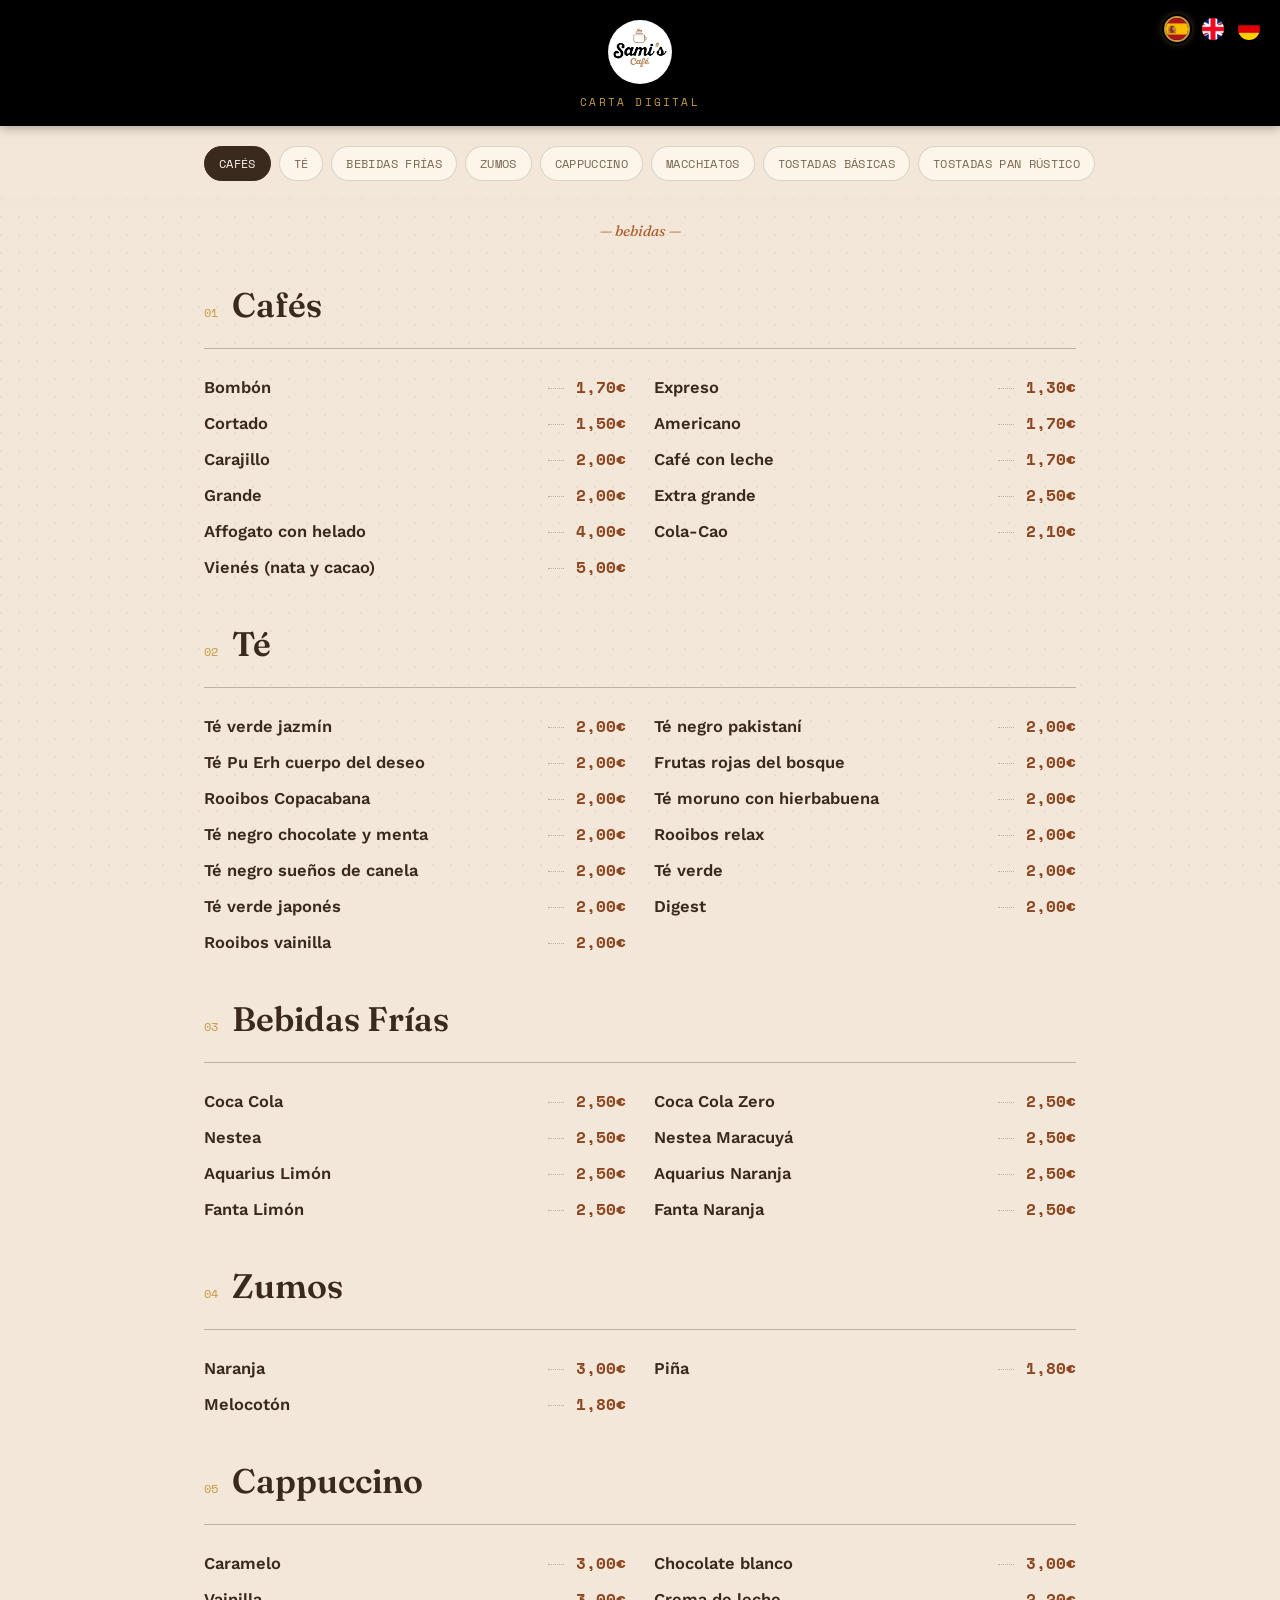
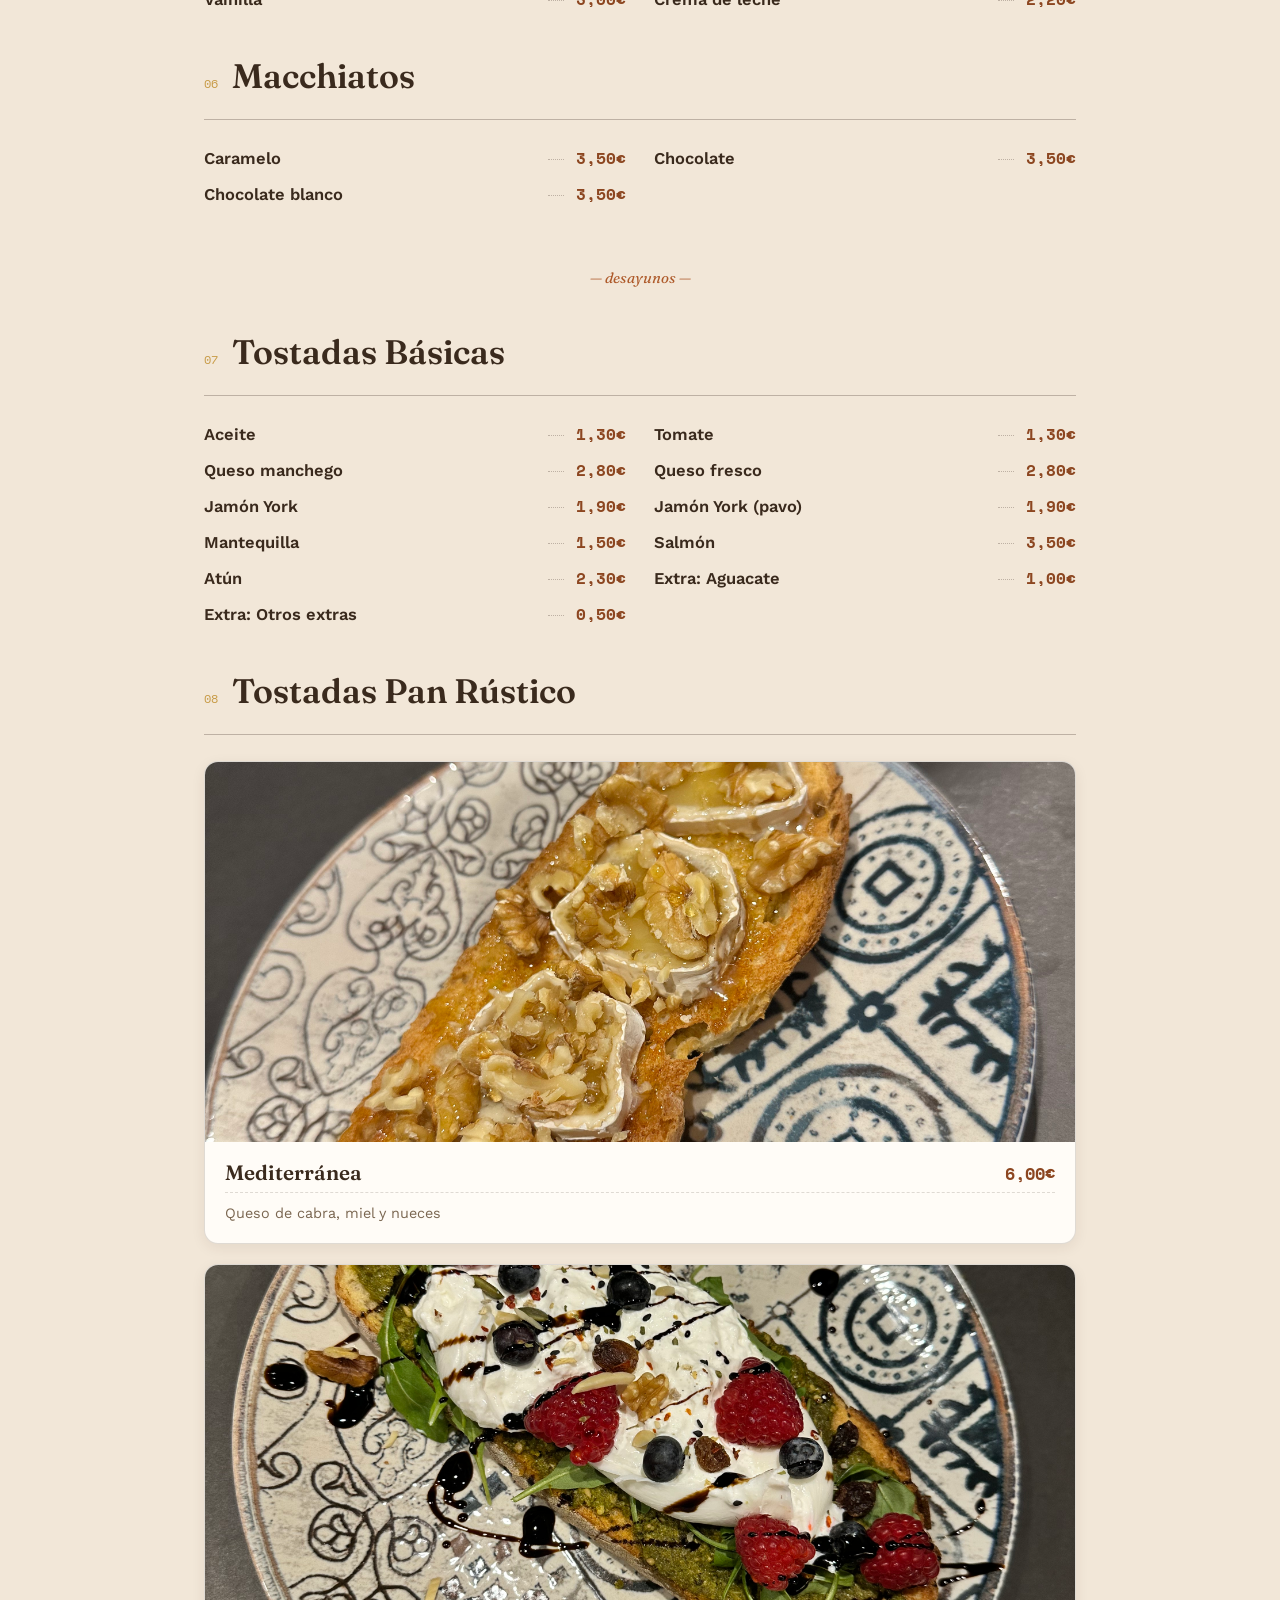
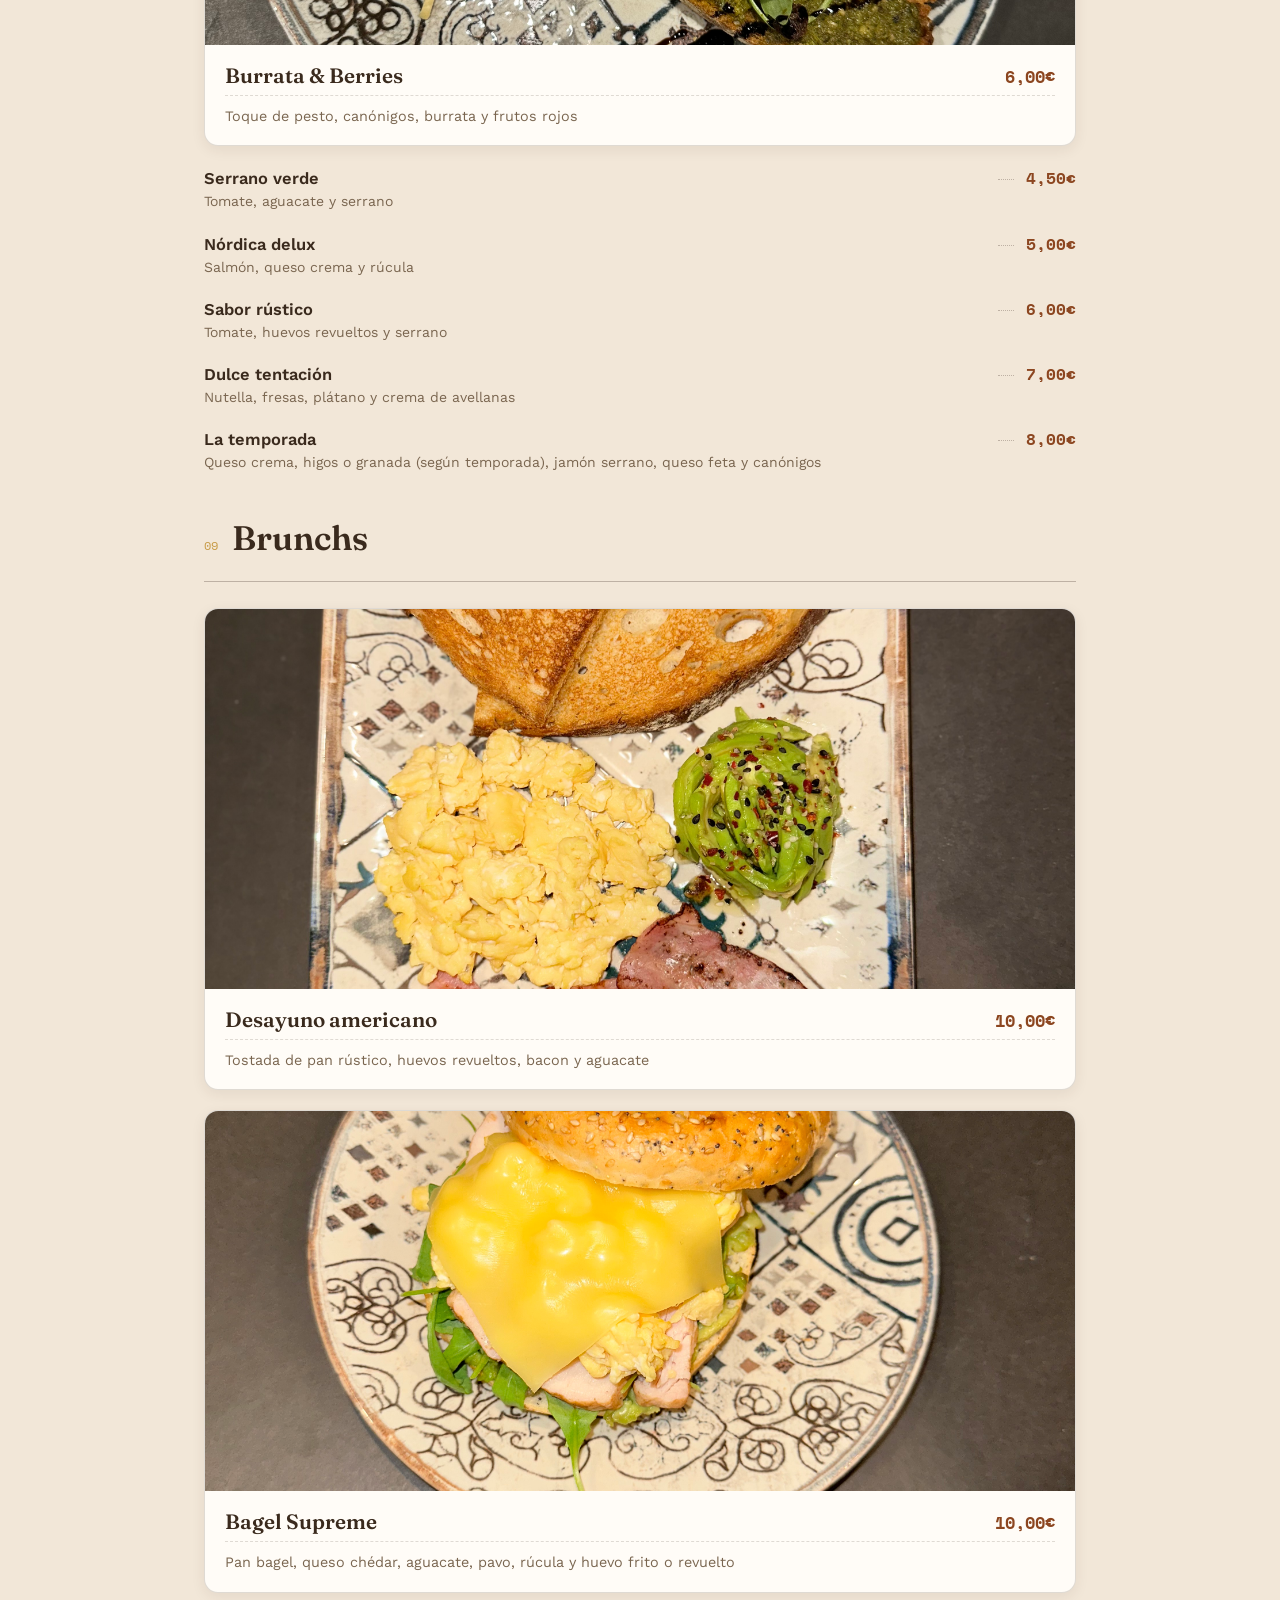
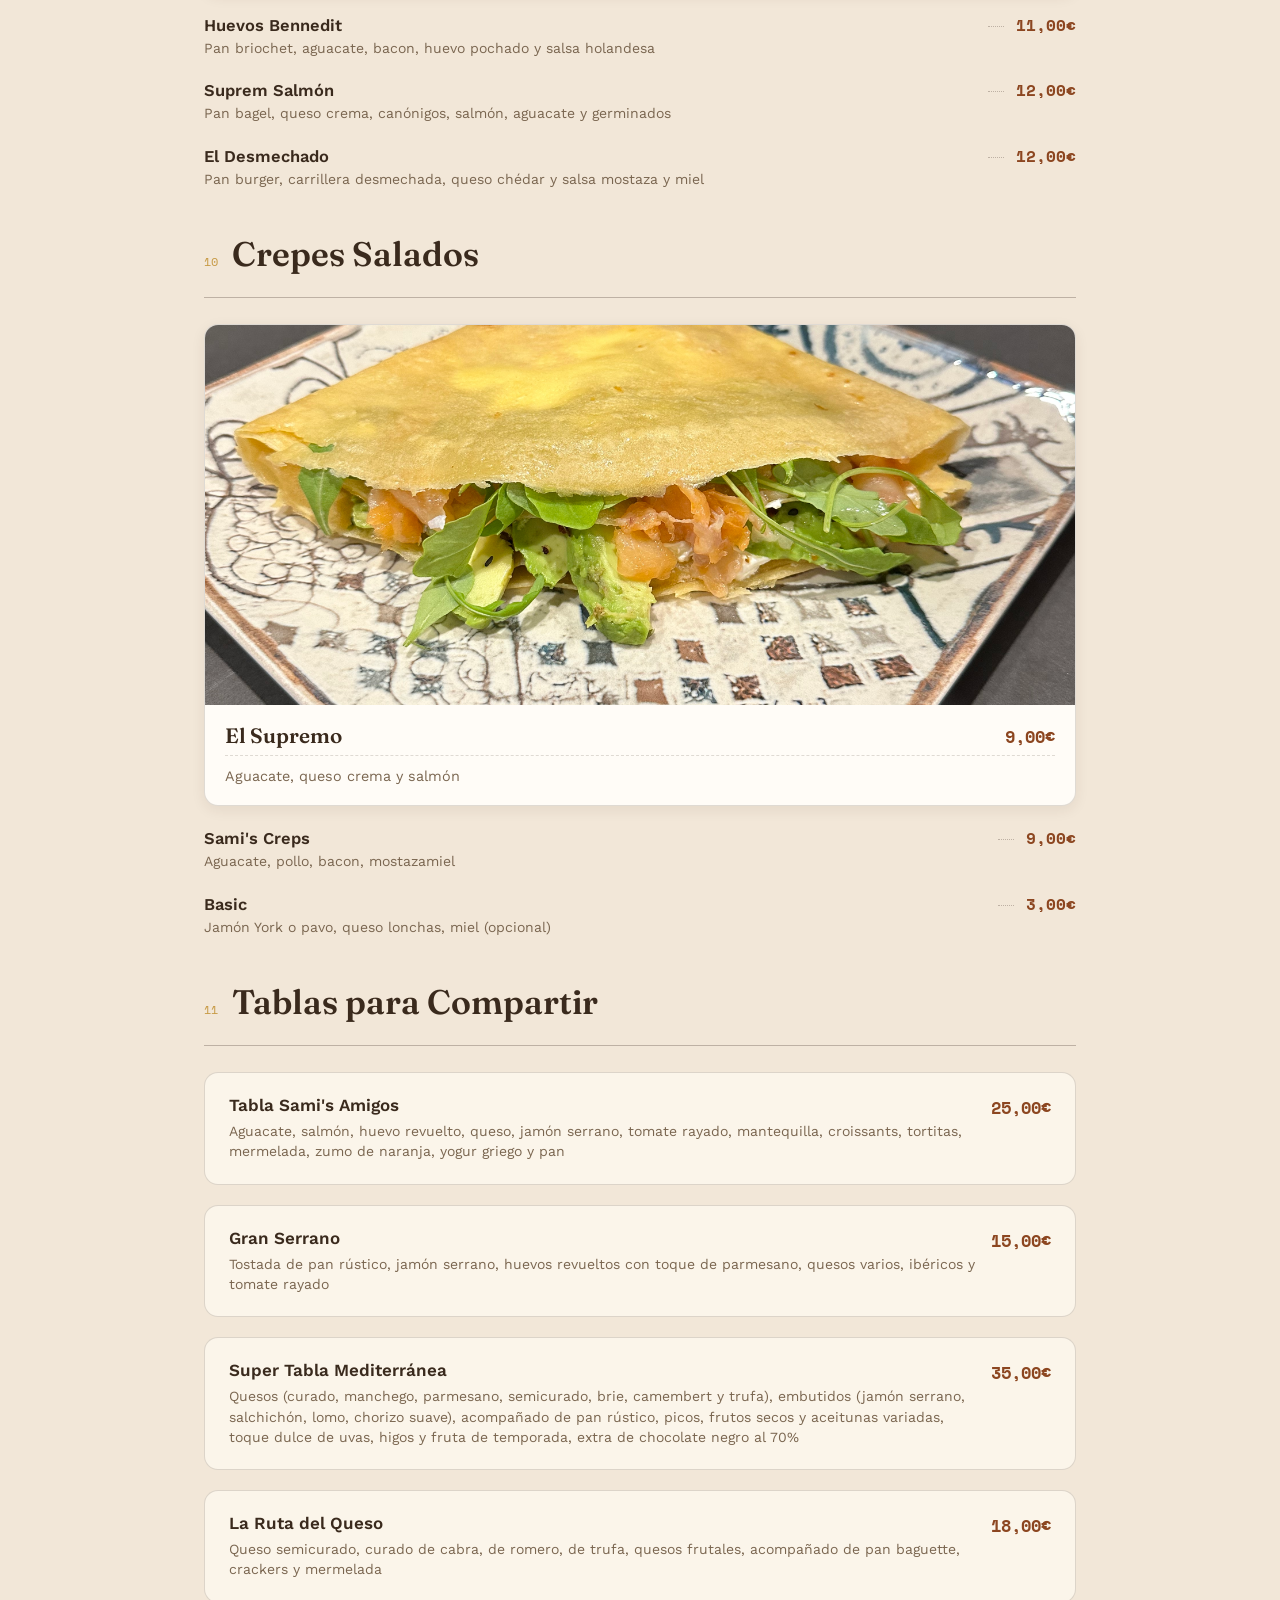
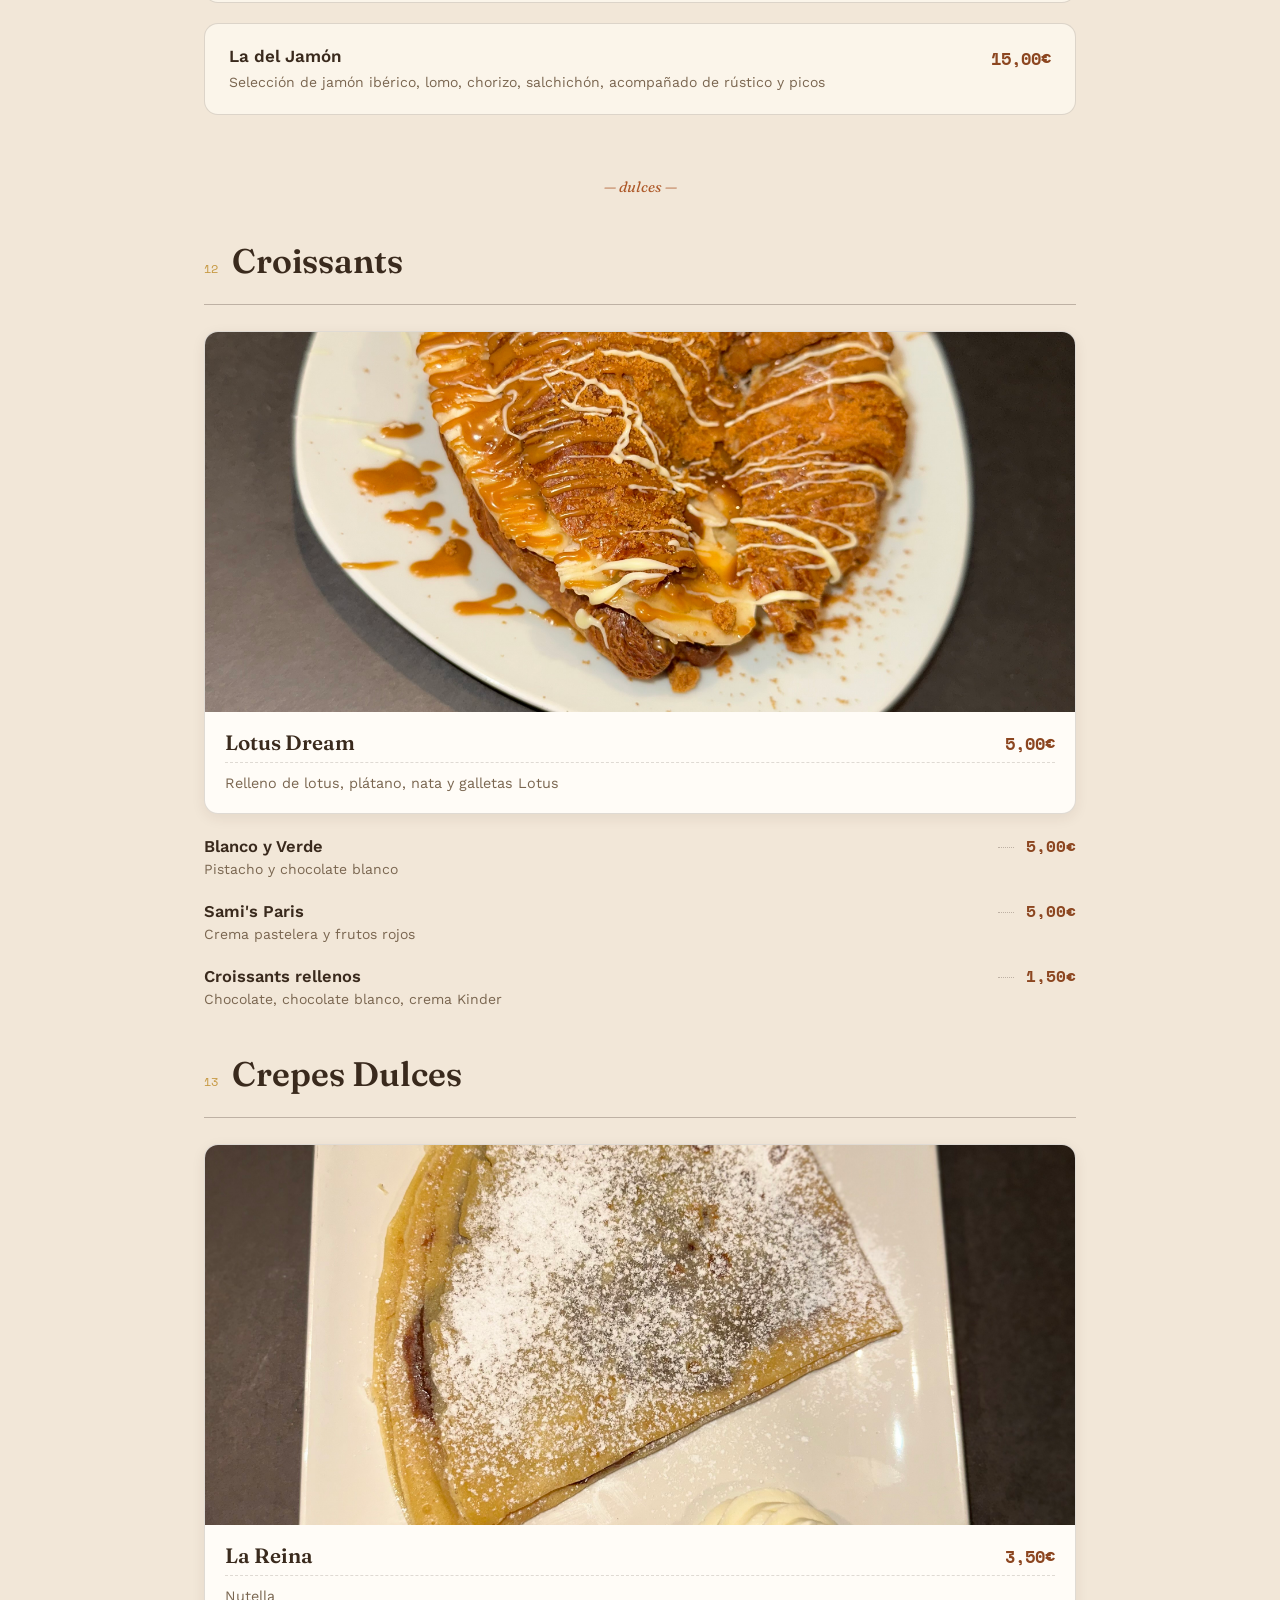
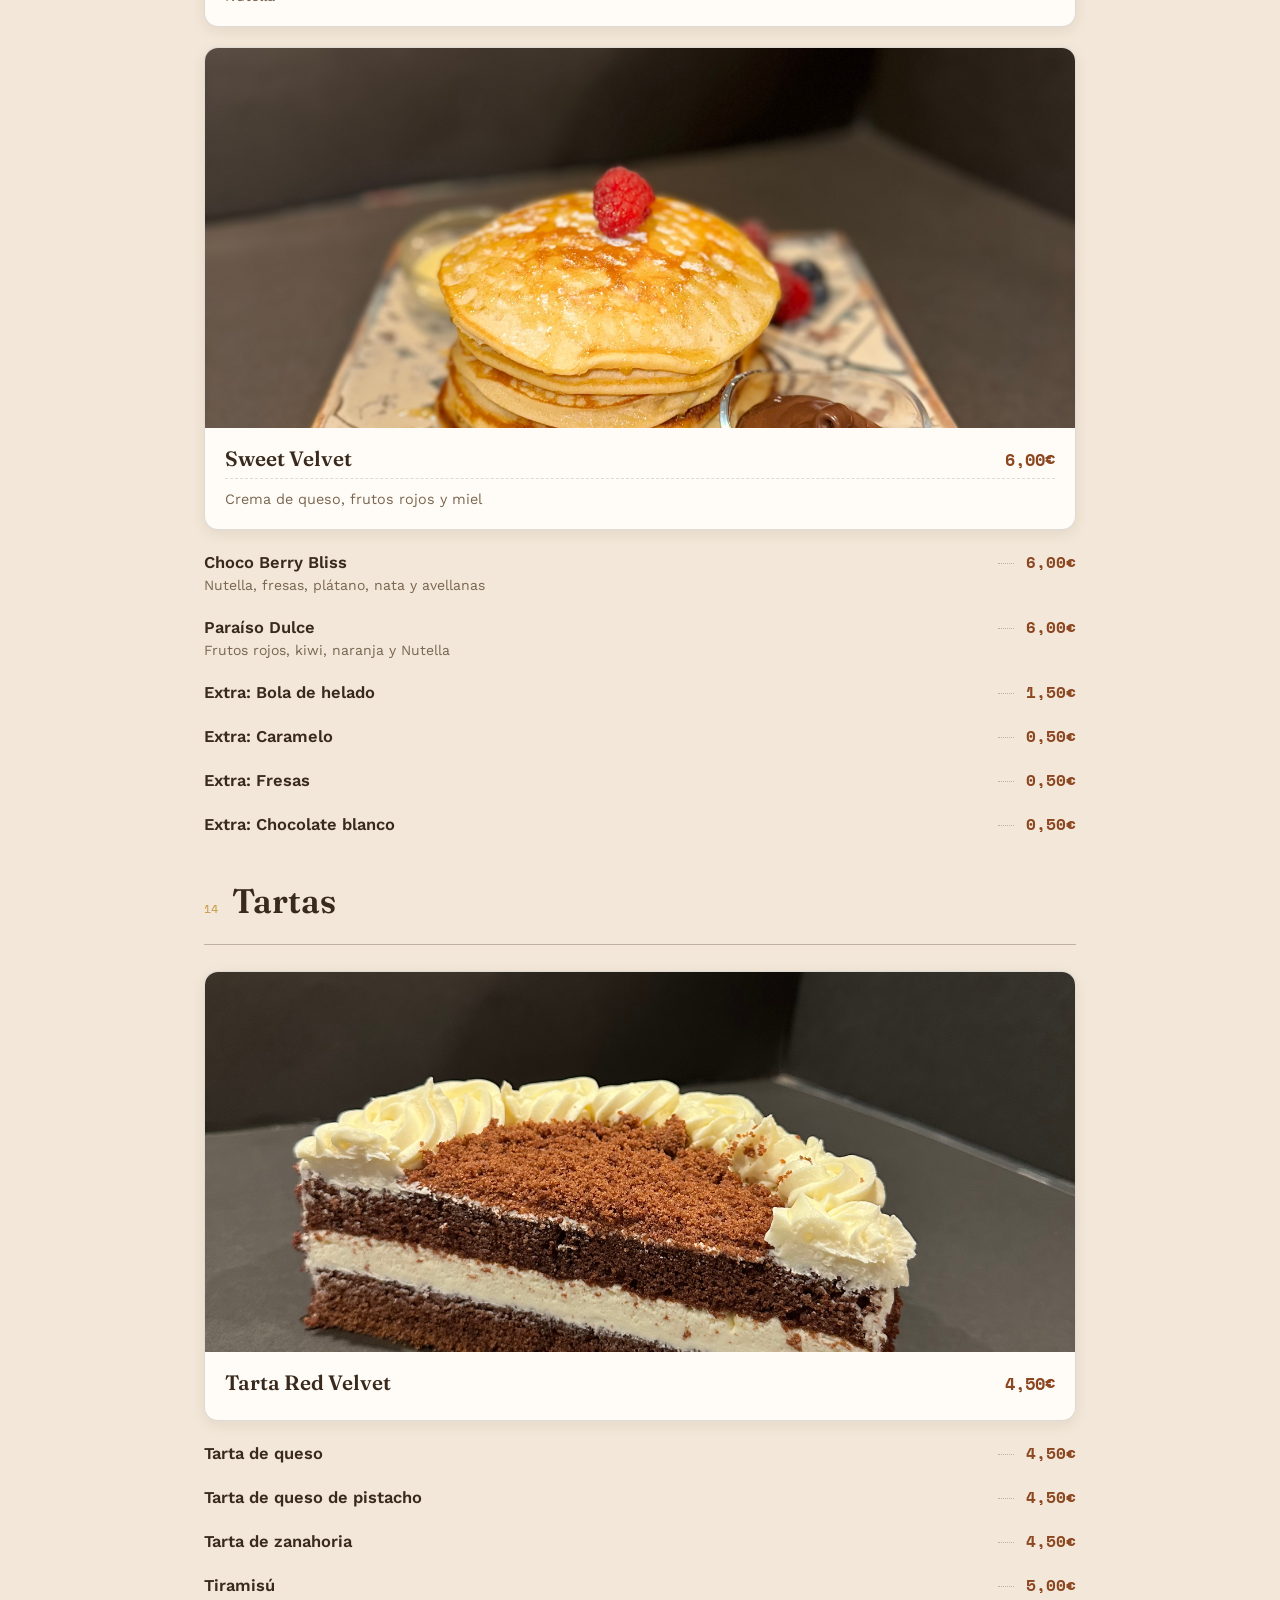
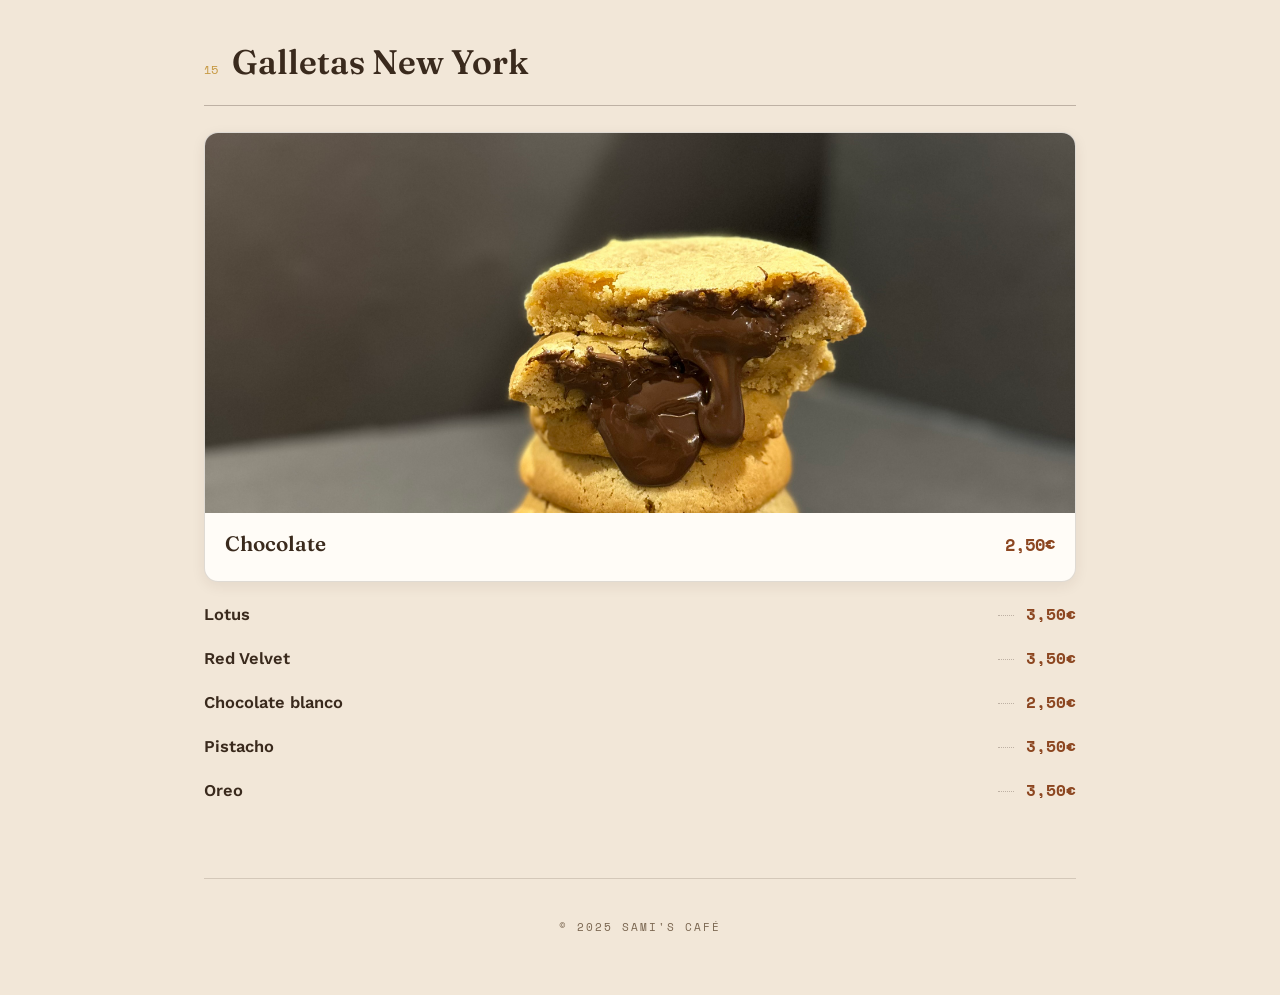
==== commit b5e87860: "changfe name" ====
--- a/index.html
+++ b/index.html
@@ -3,383 +3,37 @@
 <head>
     <meta charset="UTF-8">
     <meta name="viewport" content="width=device-width, initial-scale=1.0">
-    <title>Sami's Café</title>
-    <link rel="shortcut icon" href="img/logo.png" type="image/x-icon">
+    <title>Sami's Café &amp; Desayunos — Carta</title>
+    <link rel="preconnect" href="https://fonts.googleapis.com">
+    <link rel="preconnect" href="https://fonts.gstatic.com" crossorigin>
+    <link href="https://fonts.googleapis.com/css2?family=Fraunces:opsz,wght@9..144,400;9..144,500;9..144,600;9..144,700&family=Space+Mono:wght@400;700&family=Work+Sans:wght@400;500;600&display=swap" rel="stylesheet">
     <link rel="stylesheet" href="style.css">
-    <link href="https://fonts.googleapis.com/css2?family=DM+Serif+Display&family=Outfit:wght@300;400;600&display=swap" rel="stylesheet">
-
 </head>
 <body>
-    <header>
 
-        <nav class="lang-nav">
-            <a href="index.html" class="lang-link active"><img src="img/flags/es.webp" alt="ES"></a>
-            <a href="index-en.html" class="lang-link"><img src="img/flags/en.webp" alt="EN"></a>
-            <a href="index-de.html" class="lang-link"><img src="img/flags/de.webp" alt="DE"></a>
-        </nav>
+<header>
+    <div class="lang-selector">
+        <a href="menu.html" class="lang-link active" title="Español"><img src="img/flags/es.webp" alt="ES"></a>
+        <a href="menu-en.html" class="lang-link" title="English"><img src="img/flags/en.webp" alt="EN"></a>
+        <a href="menu-de.html" class="lang-link" title="Deutsch"><img src="img/flags/de.webp" alt="DE"></a>
+    </div>
+    <img src="img/logo.png" alt="Sami's Café" class="logo">
+    <p class="header-tagline">Carta Digital</p>
+</header>
 
-        <article class="header-article">
-            <img src="img/logo.png" alt="Sami's Café Logo" class="logo">
-            <h1>Sami's Café</h1>
-            <p>Carta Digital</p>
-        </article>
+<div class="nav-outer">
+    <nav class="category-nav" id="categoryNav" aria-label="Categorías de la carta"></nav>
+</div>
 
-    </header>
-
-
-    <main>
-        <!-- DULCES -->
-        <details>
-            <summary>Dulces</summary>
-            <section id="dulces" class="big-category">
-
-                <div class="subcategory-title">Croissants</div>
-                
-                <article>
-                    <img src="img/dulces/crepe.webp" alt="">
-                    <div class="product-info">
-                        <div class="prod-header"><h3 class="prod-title">Lotus</h3><span class="prod-price">5.00€</span></div>
-                    </div>
-                </article>
-
-                <article>
-                    <img src="img/dulces/crepe.webp" alt="">
-                    <div class="product-info">
-                        <div class="prod-header"><h3 class="prod-title">Blanco/Verde</h3><span class="prod-price">5.00€</span></div>
-                    </div>
-                </article>
-
-                <article>
-                    <img src="img/dulces/crepe.webp" alt="">
-                    <div class="product-info">
-                        <div class="prod-header"><h3 class="prod-title">Sami's</h3><span class="prod-price">5.00€</span></div>
-                    </div>
-                </article>
-
-                <article>
-                    <img src="img/dulces/crepe.webp" alt="">
-                    <div class="product-info">
-                        <div class="prod-header"><h3 class="prod-title">Rellenos</h3><span class="prod-price">1.50€</span></div>
-                    </div>
-                </article>
-
-                <!-- TARTAS -->
-                <div class="subcategory-title">Tartas</div>
-                <article>
-                    <img src="img/dulces/crepe.webp" alt="">
-                    <div class="product-info">
-                        <div class="prod-header"><h3 class="prod-title">Red Velvet</h3><span class="prod-price">4.50€</span></div>
-                        <div class="allergens">
-                            <span class="food-allergen gluten">Gluten</span>
-                            <span class="food-allergen lacteos">Lácteos</span>
-                            <span class="food-allergen huevos">Huevos</span>
-                        </div>
-                    </div>
-                </article>
-                <article>
-                    <img src="img/dulces/crepe.webp" alt="">
-                    <div class="product-info">
-                        <div class="prod-header"><h3 class="prod-title">Queso</h3><span class="prod-price">4.50€</span></div>
-                    </div>
-                </article>
-                <article>
-                    <img src="img/dulces/crepe.webp" alt="">
-                    <div class="product-info">
-                        <div class="prod-header"><h3 class="prod-title">Pistacho</h3><span class="prod-price">4.50€</span></div>
-                    </div>
-                </article>
-                <article>
-                    <img src="img/dulces/crepe.webp" alt="">
-                    <div class="product-info">
-                        <div class="prod-header"><h3 class="prod-title">Zanahoria</h3><span class="prod-price">4.50€</span></div>
-                    </div>
-                </article>
-                <article>
-                    <img src="img/dulces/crepe.webp" alt="">
-                    <div class="product-info">
-                        <div class="prod-header"><h3 class="prod-title">Tiramisú</h3><span class="prod-price">5.00€</span></div>
-                    </div>
-                </article>
-
-                <!-- GALLETAS -->
-                <div class="subcategory-title">Galletas</div>
-                <article>
-                    <img src="img/dulces/crepe.webp" alt="">
-                    <div class="product-info">
-                        <div class="prod-header"><h3 class="prod-title">Lotus</h3><span class="prod-price">3.50€</span></div>
-                        <div class="allergens">
-                            <span class="food-allergen gluten">Gluten</span>
-                            <span class="food-allergen lacteos">Lácteos</span>
-                        </div>
-                    </div>
-                </article>
-                <article>
-                    <img src="img/dulces/crepe.webp" alt="">
-                    <div class="product-info">
-                        <div class="prod-header"><h3 class="prod-title">Oreo</h3><span class="prod-price">3.50€</span></div>
-                        <div class="allergens">
-                            <span class="food-allergen gluten">Gluten</span>
-                            <span class="food-allergen lacteos">Lácteos</span>
-                        </div>
-                    </div>
-                </article>
-
-                <!-- CREPES NESTED -->
-                <details>
-                    <summary class="nested-summary">Crepes Dulces</summary>
-                    <article>
-                        <img src="img/dulces/crepe.webp" alt="">
-                        <div class="product-info">
-                            <div class="prod-header"><h3 class="prod-title">Nutella</h3><span class="prod-price">3.50€</span></div>
-                        </div>
-                    </article>
-                    <article>
-                        <img src="img/dulces/crepe.webp" alt="">
-                        <div class="product-info">
-                            <div class="prod-header"><h3 class="prod-title">Choco Berry</h3><span class="prod-price">6.00€</span></div>
-                        </div>
-                    </article>
-                    <article>
-                        <img src="img/dulces/crepe.webp" alt="">
-                        <div class="product-info">
-                            <div class="prod-header"><h3 class="prod-title">Sweet Velvet</h3><span class="prod-price">6.00€</span></div>
-                        </div>
-                    </article>
-                    <article>
-                        <img src="img/dulces/crepe.webp" alt="">
-                        <div class="product-info">
-                            <div class="prod-header"><h3 class="prod-title">Paraíso</h3><span class="prod-price">6.00€</span></div>
-                        </div>
-                    </article>
-                </details>
-
-            </section>
-        </details>
-
-        <!-- TOSTADAS -->
-        <details>
-            <summary>Tostadas</summary>
-            
-            <div class="extras-note">Opciones de pan: Pan blanco o pan integral de semillas</div>
-            
-            <!-- Basicas -->
-            <section class="no-img-category">
-                <div class="subcategory-title">Básicas</div>
-                <article>
-                    <span class="prod-title">Aceite</span>
-                    <span class="prod-price">1.30€</span>
-                </article>
-                <article>
-                    <span class="prod-title">Tomate</span>
-                    <span class="prod-price">1.30€</span>
-                </article>
-                <article>
-                    <span class="prod-title">Manchego</span>
-                    <span class="prod-price">2.80€</span>
-                </article>
-                <article>
-                    <span class="prod-title">Fresco</span>
-                    <span class="prod-price">2.80€</span>
-                </article>
-                <article>
-                    <span class="prod-title">York</span>
-                    <span class="prod-price">1.90€</span>
-                </article>
-                <article>
-                    <span class="prod-title">Salmón</span>
-                    <span class="prod-price">3.50€</span>
-                </article>
-                <article>
-                    <span class="prod-title">Atún</span>
-                    <span class="prod-price">2.30€</span>
-                </article>
-            </section>
-
-            <!-- Rusticas -->
-            <section class="mid-category">
-                <div class="subcategory-title">Rústicas</div>
-                <article>
-                    <div class="product-info">
-                        <div class="prod-title">Serrano Verde</div>
-                        <div class="prod-desc">Nuestra deliciosa tostada con jamón serrano y un toque especial.</div>
-                        <span class="prod-price">4.50€</span>
-                    </div>
-                    <img src="" alt="">
-                </article>
-                <article>
-                    <div class="product-info">
-                        <div class="prod-title">Nórdica</div>
-                        <div class="prod-desc">Ingredientes rústicos seleccionados para un sabor único.</div>
-                        <span class="prod-price">5.00€</span>
-                    </div>
-                    <img src="" alt="">
-                </article>
-                <article>
-                    <div class="product-info">
-                        <div class="prod-title">Sabor Rústico</div>
-                        <div class="prod-desc">El sabor tradicional en pan artesano.</div>
-                        <span class="prod-price">6.00€</span>
-                    </div>
-                    <img src="" alt="">
-                </article>
-                <article>
-                    <div class="product-info">
-                        <div class="prod-title">Mediterránea</div>
-                        <div class="prod-desc">Pan rústico, tomate, especias y aceite de oliva.</div>
-                        <span class="prod-price">6.00€</span>
-                    </div>
-                    <img src="" alt="">
-                </article>
-                <article>
-                    <div class="product-info">
-                        <div class="prod-title">Burrata</div>
-                        <div class="prod-desc">Pan rústico con exquisita burrata fresca.</div>
-                        <span class="prod-price">6.00€</span>
-                    </div>
-                    <img src="" alt="">
-                </article>
-                <article>
-                    <div class="product-info">
-                        <div class="prod-title">Dulce Tentación</div>
-                        <div class="prod-desc">Contraste perfecto de sabores rústicos dulces.</div>
-                        <span class="prod-price">7.00€</span>
-                    </div>
-                    <img src="" alt="">
-                </article>
-                <article>
-                    <div class="product-info">
-                        <div class="prod-title">La Temporada</div>
-                        <div class="prod-desc">Descubre el sabor de la estación.</div>
-                        <span class="prod-price">8.00€</span>
-                    </div>
-                    <img src="" alt="">
-                </article>
-            </section>
-        </details>
-
-        <!-- BEBIDAS CALIENTES -->
-        <details>
-            <summary>Bebidas Calientes</summary>
-            
-            <div class="extras-note">Tipos de leche: Almendra, sin lactosa y entera</div>
-
-            <section class="no-img-category">
-                <div class="subcategory-title">Cafés</div>
-                <article>
-                    <span class="prod-title">Bombón</span>
-                    <span class="prod-price">1.70€</span>
-                </article>
-                <article>
-                    <span class="prod-title">Expreso</span>
-                    <span class="prod-price">1.30€</span>
-                </article>
-                <article>
-                    <span class="prod-title">Cortado</span>
-                    <span class="prod-price">1.50€</span>
-                </article>
-                <article>
-                    <span class="prod-title">Americano</span>
-                    <span class="prod-price">1.70€</span>
-                </article>
-                <article>
-                    <span class="prod-title">Con leche</span>
-                    <span class="prod-price">1.70€</span>
-                </article>
-                <article>
-                    <span class="prod-title">Grande</span>
-                    <span class="prod-price">2.00€</span>
-                </article>
-                <article>
-                    <span class="prod-title">Extra</span>
-                    <span class="prod-price">2.50€</span>
-                </article>
-                <article>
-                    <span class="prod-title">Affogato</span>
-                    <span class="prod-price">4.00€</span>
-                </article>
-
-                <div class="subcategory-title">Cappuccinos</div>
-                <article>
-                    <span class="prod-title">Cappuccino</span>
-                    <span class="prod-price">3.00€</span>
-                </article>
-                <article>
-                    <span class="prod-title">Crema leche</span>
-                    <span class="prod-price">2.20€</span>
-                </article>
-
-                <div class="subcategory-title">Macchiatos</div>
-                <article>
-                    <span class="prod-title">Macchiato</span>
-                    <span class="prod-price">3.50€</span>
-                </article>
-
-                <div class="subcategory-title">Otros</div>
-                <article>
-                    <span class="prod-title">Colacao</span>
-                    <span class="prod-price">2.10€</span>
-                </article>
-                <article>
-                    <span class="prod-title">Vienés</span>
-                    <span class="prod-price">5.00€</span>
-                </article>
-                
-                <article>
-                    <a href="#tes" class="prod-title" style="color: var(--terciary-color); text-decoration: underline;">Descubre nuestra selección de Tés</a>
-                    <span class="prod-price">2.00€</span>
-                </article>
-            </section>
-        </details>
-
-        <!-- BEBIDAS FRÍAS -->
-        <details>
-            <summary>Bebidas Frías</summary>
-            
-            <section class="no-img-category">
-                <div class="subcategory-title">Refrescos</div>
-                <article>
-                    <span class="prod-title">Coca-Cola</span>
-                    <span class="prod-price">2.50€</span>
-                </article>
-                <article>
-                    <span class="prod-title">Nestea</span>
-                    <span class="prod-price">2.50€</span>
-                </article>
-                <article>
-                    <span class="prod-title">Aquarius</span>
-                    <span class="prod-price">2.50€</span>
-                </article>
-                <article>
-                    <span class="prod-title">Fanta</span>
-                    <span class="prod-price">2.50€</span>
-                </article>
-
-                <div class="subcategory-title">Zumos</div>
-                <article>
-                    <span class="prod-title">Naranja</span>
-                    <span class="prod-price">3.00€</span>
-                </article>
-                <article>
-                    <span class="prod-title">Piña</span>
-                    <span class="prod-price">1.80€</span>
-                </article>
-                <article>
-                    <span class="prod-title">Melocotón</span>
-                    <span class="prod-price">1.80€</span>
-                </article>
-
-                <div class="subcategory-title">Batidos</div>
-                <article>
-                    <span class="prod-title">Todos los sabores</span>
-                    <span class="prod-price">2.50€</span>
-                </article>
-            </section>
-        </details>
-
-    </main>
+<div class="wrap">
+    <main id="menuContainer"></main>
 
     <footer>
-        Sami's Cafe
+        <p>&copy; 2025 Sami's Café</p>
     </footer>
+</div>
+
+<script src="menu-data.js"></script>
+<script src="menu-render.js"></script>
 </body>
-</html>+</html>
--- a/style.css
+++ b/style.css
@@ -1,68 +1,96 @@
 :root {
-    --primary-color: #000000;
-    --secondary-color: #8c6b4a;
-    --terciary-color: #d4a373;
-    --background-color: #fdfbf7;
-
-    --text-color: #2c2c2c;
-    --font-heading: 'DM Serif Display', serif;
-    --font-body: 'Out', sans-serif;
-    --shadow: 0 4px 6px rgba(0, 0, 0, 0.5);
-}
+    --cream: #F2E7D8;
+    --cream-light: #FBF5EA;
+    --paper: #FFFCF7;
+    --espresso: #3A2A1D;
+    --espresso-soft: #7A6650;
+    --rust: #AE5A2A;
+    --rust-dark: #8C4620;
+    --gold: #C79A44;
+    --line: rgba(58, 42, 29, 0.16);
+    --line-strong: rgba(58, 42, 29, 0.28);
+
+    --font-heading: 'Fraunces', serif;
+    --font-mono: 'Space Mono', monospace;
+    --font-body: 'Work Sans', sans-serif;
+}
+
 * {
+    box-sizing: border-box;
+}
+
+html {
+    scroll-behavior: smooth;
+}
+
+body {
     margin: 0;
-    padding: 0;
-    box-sizing: border-box;
-}
-
-body {
-    min-height: 100vh;
-    display: grid;
-    grid-template-rows: auto 1fr auto;
+    background: var(--cream);
+    color: var(--espresso);
     font-family: var(--font-body);
-    background-color: var(--background-color);
-    color: #333;
-}
-
-/* HEADER */
+    -webkit-font-smoothing: antialiased;
+}
+
+::selection {
+    background: var(--rust);
+    color: var(--paper);
+}
+
+/* Textura de fondo */
+body::before {
+    content: "";
+    position: fixed;
+    inset: 0;
+    background-image: radial-gradient(circle at 1px 1px, rgba(58, 42, 29, 0.05) 1px, transparent 1px);
+    background-size: 18px 18px;
+    pointer-events: none;
+    z-index: 0;
+}
+
+.wrap {
+    max-width: 920px;
+    margin: 0 auto;
+    padding: 0 24px;
+    position: relative;
+    z-index: 1;
+}
+
+/* --- HEADER (negro, con logo y banderas) --- */
 header {
-    background-color: var(--primary-color);
-    color: var(--terciary-color);
-    padding: 1.5rem 1rem;
-    text-align: center;
+    background: #000;
     position: sticky;
     top: 0;
-    z-index: 100;
-    box-shadow: 0 2px 10px rgba(0, 0, 0, 0.15);
+    z-index: 30;
+    padding: 20px 20px 16px;
+    text-align: center;
+    box-shadow: 0 2px 10px rgba(0, 0, 0, 0.3);
 }
 
 header .logo {
-    width: 100px;
+    display: block;
+    margin: 0 auto;
+    height: 64px;
+    width: auto;
     border-radius: 50%;
 }
 
-header h1 {
-    font-family: var(--font-heading);
-    margin: 0;
-    font-size: 1.8rem;
-}
-
-header p {
-    font-size: 0.8rem;
-    opacity: 0.8;
-    margin-top: 2px;
-    letter-spacing: 1px;
-}
-
-/* LANGUAGE SELECTOR */
-
-.lang-nav {
+header .header-tagline {
+    font-family: var(--font-mono);
+    font-size: 11px;
+    letter-spacing: .2em;
+    text-transform: uppercase;
+    color: var(--gold);
+    margin: 10px 0 0;
+}
+
+/* --- SELECTOR DE IDIOMAS --- */
+.lang-selector {
     position: absolute;
-    top: 15px;
-    right: 15px;
+    top: 16px;
+    right: 18px;
     display: flex;
     gap: 10px;
-    z-index: 1000;
+    z-index: 30;
 }
 
 .lang-link {
@@ -73,294 +101,288 @@
 }
 
 .lang-link img {
-    width: 28px;
-    height: 28px;
+    width: 26px;
+    height: 26px;
     border-radius: 50%;
     object-fit: cover;
     border: 2px solid transparent;
-    box-shadow: 0 2px 5px rgba(0, 0, 0, 0.3);
+    box-shadow: 0 2px 5px rgba(0, 0, 0, 0.4);
 }
 
 .lang-link:hover {
-transform: scale(1.1);
+    transform: scale(1.1);
 }
 
 .lang-link.active img {
-    border-color: var(--terciary-color);
-    transform: scale(1.1);
-    box-shadow: 0 0 8px rgba(212, 163, 115, 0.6);
-}
-
+    border-color: var(--gold);
+    box-shadow: 0 0 0 2px #000, 0 0 8px rgba(199, 154, 68, 0.6);
+}
+
+/* --- NAV STICKY --- */
+.nav-outer {
+    position: sticky;
+    top: var(--header-height, 96px);
+    z-index: 20;
+    background: linear-gradient(var(--cream) 78%, transparent);
+    padding: 14px 0 22px;
+}
+
+.category-nav {
+    display: flex;
+    gap: 8px;
+    overflow-x: auto;
+    padding: 6px 24px;
+    max-width: 920px;
+    margin: 0 auto;
+    scrollbar-width: none;
+    -webkit-overflow-scrolling: touch;
+}
+
+.category-nav::-webkit-scrollbar {
+    display: none;
+}
+
+.nav-tab {
+    flex: 0 0 auto;
+    font-family: var(--font-mono);
+    font-size: 11.5px;
+    letter-spacing: .03em;
+    text-transform: uppercase;
+    color: var(--espresso-soft);
+    background: var(--cream-light);
+    border: 1px solid var(--line);
+    padding: 8px 14px;
+    border-radius: 100px;
+    cursor: pointer;
+    white-space: nowrap;
+    transition: all .2s ease;
+    text-decoration: none;
+}
+
+.nav-tab:hover {
+    border-color: var(--rust);
+    color: var(--rust-dark);
+}
+
+.nav-tab.active {
+    background: var(--espresso);
+    border-color: var(--espresso);
+    color: var(--cream-light);
+}
+
+/* --- ESTRUCTURA PRINCIPAL --- */
 main {
-    max-width: 600px;
-    margin: 25px auto;
-    padding: 0 15px;
-}
-
-details {
-    background-color: var(--terciary-color);
-    margin-bottom: 15px;
-    border-radius: 12px;
-    box-shadow: var(--shadow);
+    display: block;
+}
+
+.group-title {
+    font-family: var(--font-heading);
+    font-style: italic;
+    font-size: 15px;
+    color: var(--rust);
+    text-align: center;
+    margin: 56px 0 6px;
+}
+
+.group-title:first-of-type {
+    margin-top: 12px;
+}
+
+.menu-category {
+    padding: 38px 0 6px;
+    scroll-margin-top: calc(var(--header-height, 96px) + 90px);
+}
+
+.cat-head {
+    display: flex;
+    align-items: baseline;
+    gap: 14px;
+    margin-bottom: 22px;
+}
+
+.cat-num {
+    font-family: var(--font-mono);
+    font-size: 12px;
+    color: var(--gold);
+}
+
+.cat-title {
+    font-family: var(--font-heading);
+    font-weight: 600;
+    font-size: clamp(26px, 5vw, 34px);
+    margin: 0;
+    flex: 1;
+    color: var(--espresso);
+}
+
+.cat-rule {
+    height: 1px;
+    background: var(--line-strong);
+    margin: 0 0 26px;
+}
+
+/* --- ITEMS (con leader punteado) --- */
+.content-box {
+    display: flex;
+    flex-direction: column;
+    gap: 20px;
+}
+
+.item {
+    display: flex;
+    align-items: baseline;
+    gap: 10px;
+}
+
+.item-main {
+    flex: 1;
+    min-width: 0;
+}
+
+.item-name {
+    font-weight: 600;
+    font-size: 16.5px;
+    color: var(--espresso);
+}
+
+.item-desc {
+    display: block;
+    font-size: 14px;
+    color: var(--espresso-soft);
+    margin-top: 3px;
+    line-height: 1.45;
+}
+
+.leader {
+    flex: 0 1 auto;
+    min-width: 16px;
+    border-bottom: 1.5px dotted var(--line-strong);
+    position: relative;
+    top: -4px;
+    margin: 0 2px;
+}
+
+.item-price {
+    font-family: var(--font-mono);
+    font-weight: 700;
+    font-size: 16px;
+    color: var(--rust-dark);
+    white-space: nowrap;
+}
+
+/* Listas de precio uniforme en cuadrícula (Té, Bebidas frías, Galletas...) */
+.content-box.grid-list {
+    display: grid;
+    grid-template-columns: 1fr;
+    gap: 12px 28px;
+}
+
+@media (min-width: 700px) {
+    .content-box.grid-list {
+        grid-template-columns: 1fr 1fr;
+    }
+}
+
+/* --- FOTO GRANDE (platos con imagen) --- */
+.card-big {
+    background: var(--paper);
+    border-radius: 14px;
     overflow: hidden;
-    transition: box-shadow 0.3s ease;
-}
-
-details[open] {
-    box-shadow: 0 8px 20px rgba(0, 0, 0, 0.08);
-}
-
-summary {
+    border: 1px solid var(--line);
+    box-shadow: 0 4px 14px rgba(58, 42, 29, 0.08);
+}
+
+.card-big img {
+    width: 100%;
+    height: 280px;
+    object-fit: cover;
+    object-position: center;
+    display: block;
+}
+
+.big-info {
+    padding: 18px 20px;
+}
+
+.big-header {
+    display: flex;
+    justify-content: space-between;
+    align-items: baseline;
+    gap: 12px;
+    margin-bottom: 6px;
+}
+
+.big-title {
     font-family: var(--font-heading);
-    padding: 18px 20px;
-    cursor: pointer;
-    font-size: 1.5rem;
-    color: var(--primary-color);
-    list-style: none;
+    font-weight: 600;
+    font-size: 1.3rem;
+    color: var(--espresso);
+    margin: 0;
+}
+
+.big-price {
+    font-family: var(--font-mono);
+    font-weight: 700;
+    font-size: 1.05rem;
+    color: var(--rust-dark);
+    white-space: nowrap;
+}
+
+.big-desc {
+    font-size: 0.9rem;
+    color: var(--espresso-soft);
+    line-height: 1.5;
+    border-top: 1px dashed var(--line);
+    padding-top: 10px;
+    margin-top: 4px;
+}
+
+@media (min-width: 700px) {
+    .card-big img {
+        height: 380px;
+    }
+}
+
+/* --- TABLAS PARA COMPARTIR (board-card) --- */
+.board-card {
+    background: var(--cream-light);
+    border: 1px solid var(--line);
+    border-radius: 14px;
+    padding: 22px 24px;
+}
+
+.board-head {
     display: flex;
     justify-content: space-between;
-    gap: 100px;
-    align-items: center;
-    background: var(---color);
-    user-select: none;
-    
-}
-
-summary::webkit-details-marker {
-    display: none;
-}
-
-summary::after {
-    content: '+';
-    font-family: var(--font-heading);
-    color: var(--primary-color);
-    font-weight: bolder;
-    font-size: 1.7rem;
-    transition: transform 0.3s;
-}
-
-details[open] summary::after {
-    content: '-';
-    color: var(--primary-color);
-    transform: rotate(180deg);
-}
-
-.big-category, .mid-category, .small-category {
-    padding: 15px;
-    background-color: #fff;
-}
-
-.allergens { 
-    display: flex; 
-    gap: 5px; 
-    margin-top: 8px; 
-    flex-wrap: wrap; 
-}
-
-.food-allergen {
-    font-size: 0.6rem;
+    align-items: flex-start;
+    gap: 16px;
+}
+
+.board-head .item-name {
+    font-size: 17px;
+}
+
+.board-head .item-desc {
+    margin-top: 6px;
+}
+
+.board-head .item-price {
+    font-size: 17px;
+}
+
+/* --- FOOTER --- */
+footer {
+    margin-top: 70px;
+    padding: 40px 0 60px;
+    text-align: center;
+    border-top: 1px solid var(--line);
+}
+
+footer p {
+    font-family: var(--font-mono);
+    font-size: 11px;
+    letter-spacing: .18em;
     text-transform: uppercase;
-    padding: 2px 6px;
-    border-radius: 4px;
-    font-weight: 700;
-    border: 1px solid #ddd;
-    color: #888;
-    background-color: #f9f9f9;
-}
-
-.food-allergen.gluten { 
-    border-color: #d4a373; 
-    color: #8c6b4a; 
-    background: #fffbf5; 
-
-}
-.food-allergen.lacteos { 
-    border-color: #a4c2f4; 
-    color: #4a6b8c; 
-    background: #f0f7ff; 
-}
-
-.food-allergen.huevos { 
-    border-color: #ffe599; 
-    color: #b59000; 
-    background: #fffdf0; 
-}
-
-.food-allergen.sesamo { border-color: #aaa; 
-    color: #555; 
-    background: #eee; 
-}
-
-.big-category article {
-    background: var(--background-color);
-    border-radius: 12px;
-    overflow: hidden;
-    margin-bottom: 20px;
-    box-shadow: 0 4px 6px rgba(0, 0, 0, 0.2);
-    border: 1px solid #f0f0f0f0;
-}
-.big-category article img{
-    width: 100%;
-    height: 200px;
-    object-fit: cover;
-    display: block;
-}
-
-.product-info {
-    padding: 15px;
-}
-
-.big-category article .prod-header {
-    display: flex;
-    justify-content: space-between;
-    align-items: center;
-    margin-bottom: 10px;
-}
-.big-category article .prod-title {
-    font-size: 1.25rem;
-    font-weight: 700;
-    color: var(--primary-color);
-    font-family: var(--font-heading);
+    color: var(--espresso-soft);
     margin: 0;
-}
-.big-category article .prod-price {
-    font-size: 1.2rem;
-    font-weight: 600;
-    color: var(--secondary-color);
-    font-family: var(--font-body);
-}
-.big-category article .prod-desc {
-    font-size: 1rem;
-    color: #666;
-    line-height: 1.4;
-}
-
-
-
-
-.mid-category article {
-    display: flex;
-    justify-content: space-between;
-    align-items: center;
-    padding: 15px 0;
-    border-bottom: 1px dashed #e0e0e0;
-}
-
-.mid-category article:last-child {
-    border-bottom: none;
-}
-
-
-
-
-.mid-category article .prod-title {
-    font-size: 1.05rem;
-    font-weight: 600;
-    color: var(--primary-color);
-    margin-bottom: 2px;
-}
-
-
-.mid-category article .prod-desc {
-     font-size: 0.85rem; 
-     color: #777; 
-     line-height: 1.3;
-}
-
-.mid-category article .prod-price {
-    font-weight: 700; 
-    color: var(--secondary); 
-    font-size: 1.05rem; 
-    margin-top: 5px; 
-    display: block;
-}
-
-.mid-category article img{
-    width: 80px;
-    height: 80px;
-    border-radius: 8px;
-    object-fit: cover;
-    flex-shrink: 0;
-    background-color: #eee;
-}
-
-/* NO-IMAGE CATEGORY (Refrescos, Cervezas, etc.) */
-.no-img-category {
-    padding: 15px;
-    background-color: #fff;
-}
-
-.no-img-category article {
-    display: flex;
-    justify-content: space-between;
-    align-items: center;
-    padding: 12px 5px;
-    border-bottom: 1px dashed #e0e0e0;
-}
-
-.no-img-category article:last-child {
-    border-bottom: none;
-}
-
-.no-img-category article .prod-title {
-    font-size: 1.05rem;
-    font-weight: 600;
-    color: var(--primary-color);
-    font-family: var(--font-heading);
-}
-
-.no-img-category article .prod-price {
-    font-size: 1.05rem;
-    font-weight: 700;
-    color: var(--secondary-color);
-    white-space: nowrap;
-    margin-left: 10px;
-}
-
-.subcategory-title {
-    font-family: var(--font-heading);
-    font-size: 1.05rem;
-    color: var(--secondary-color);
-    border-bottom: 1px solid var(--terciary-color);
-    padding: 10px 5px 6px;
-    margin: 18px 0 10px;
-    text-transform: uppercase;
-    letter-spacing: 0.5px;
-}
-
-.big-category .subcategory-title:first-child,
-.mid-category .subcategory-title:first-child,
-.no-img-category .subcategory-title:first-child {
-    margin-top: 0;
-}
-
-.extras-note {
-    font-size: 0.8rem;
-    color: #999;
-    padding: 8px 5px;
-    font-style: italic;
-    border-top: 1px dashed #e0e0e0;
-    margin-top: 5px;
-    margin-bottom: 5px;
-}
-
-/* NESTED DETAILS FOR CREPES */
-details details {
-    box-shadow: none;
-    margin: 10px 0;
-    background: transparent;
-}
-
-details summary.nested-summary {
-    background: #fff;
-    color: var(--secondary-color);
-    font-size: 1.2rem;
-    padding: 12px 15px;
-    border: 1px solid var(--terciary-color);
-    border-radius: 8px;
-    box-shadow: 0 2px 4px rgba(0, 0, 0, 0.05);
-}
-
-details summary.nested-summary::after {
-    font-size: 1.3rem;
 }
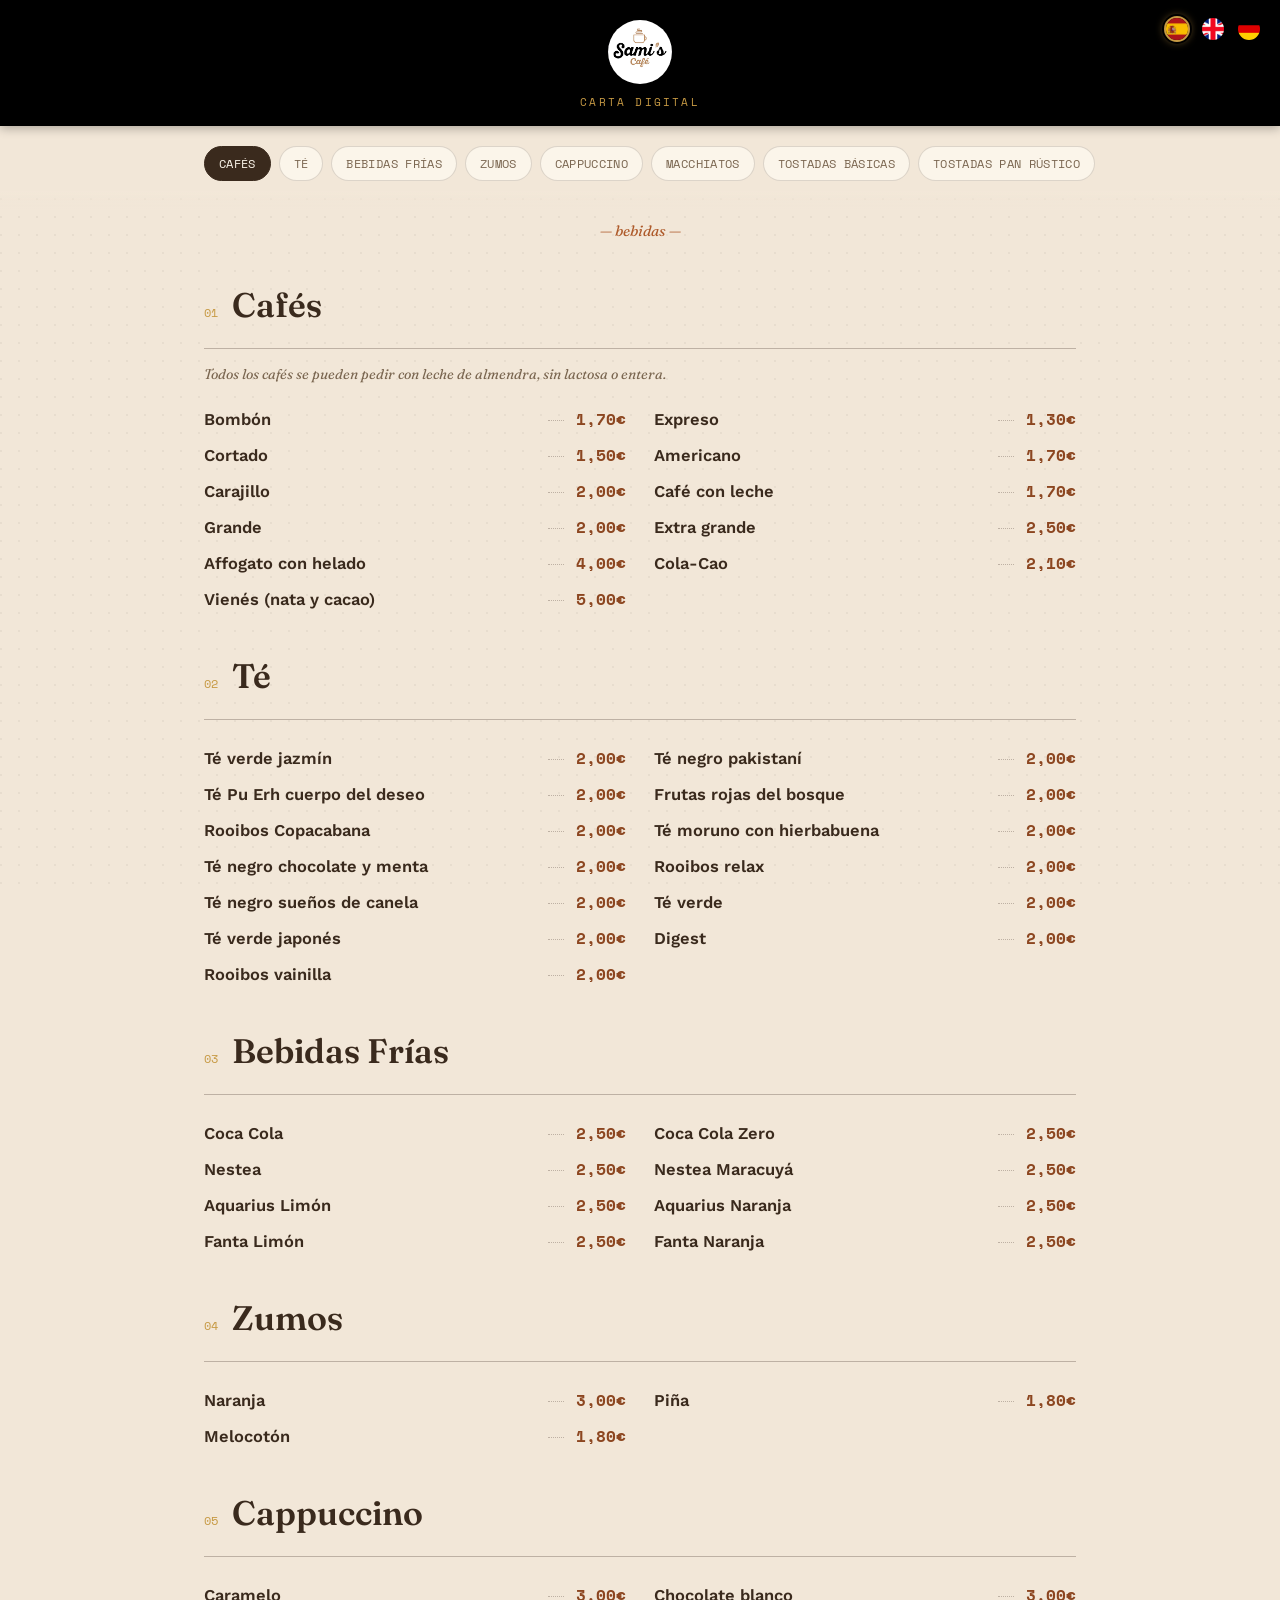
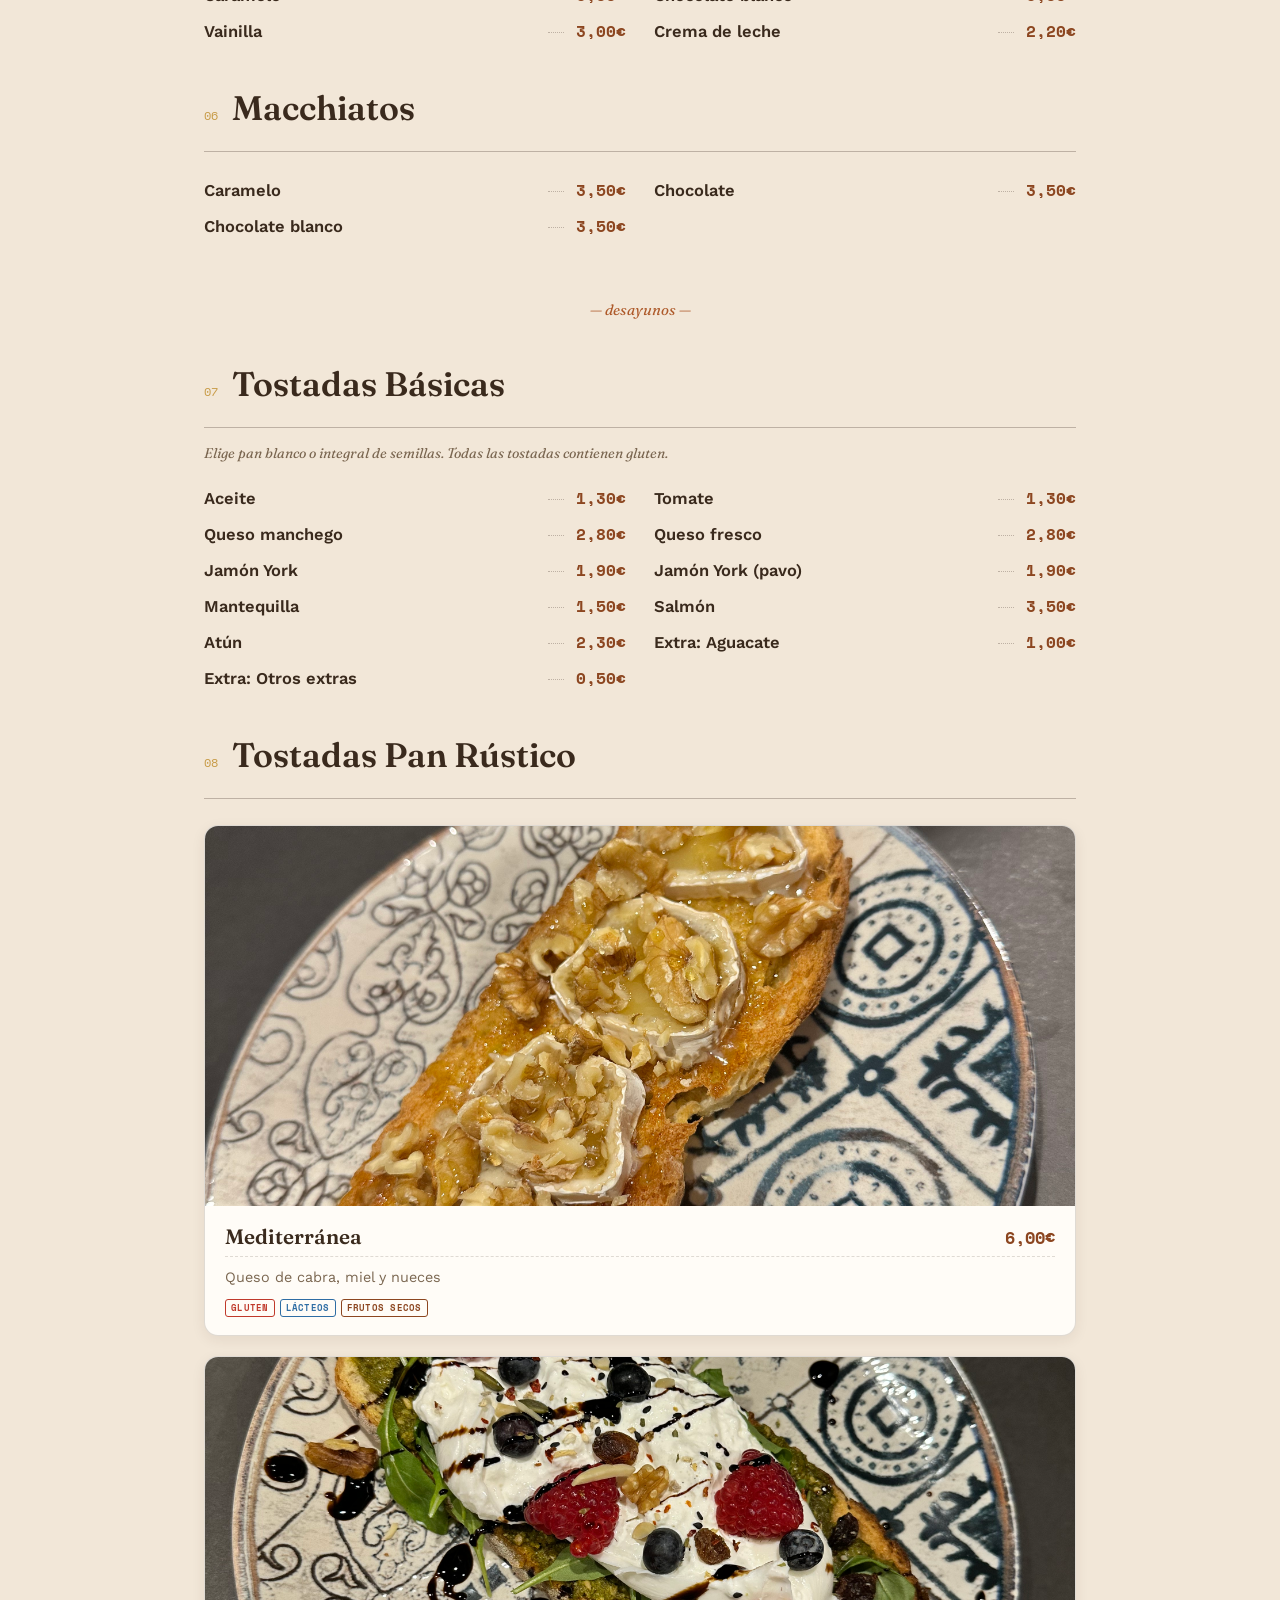
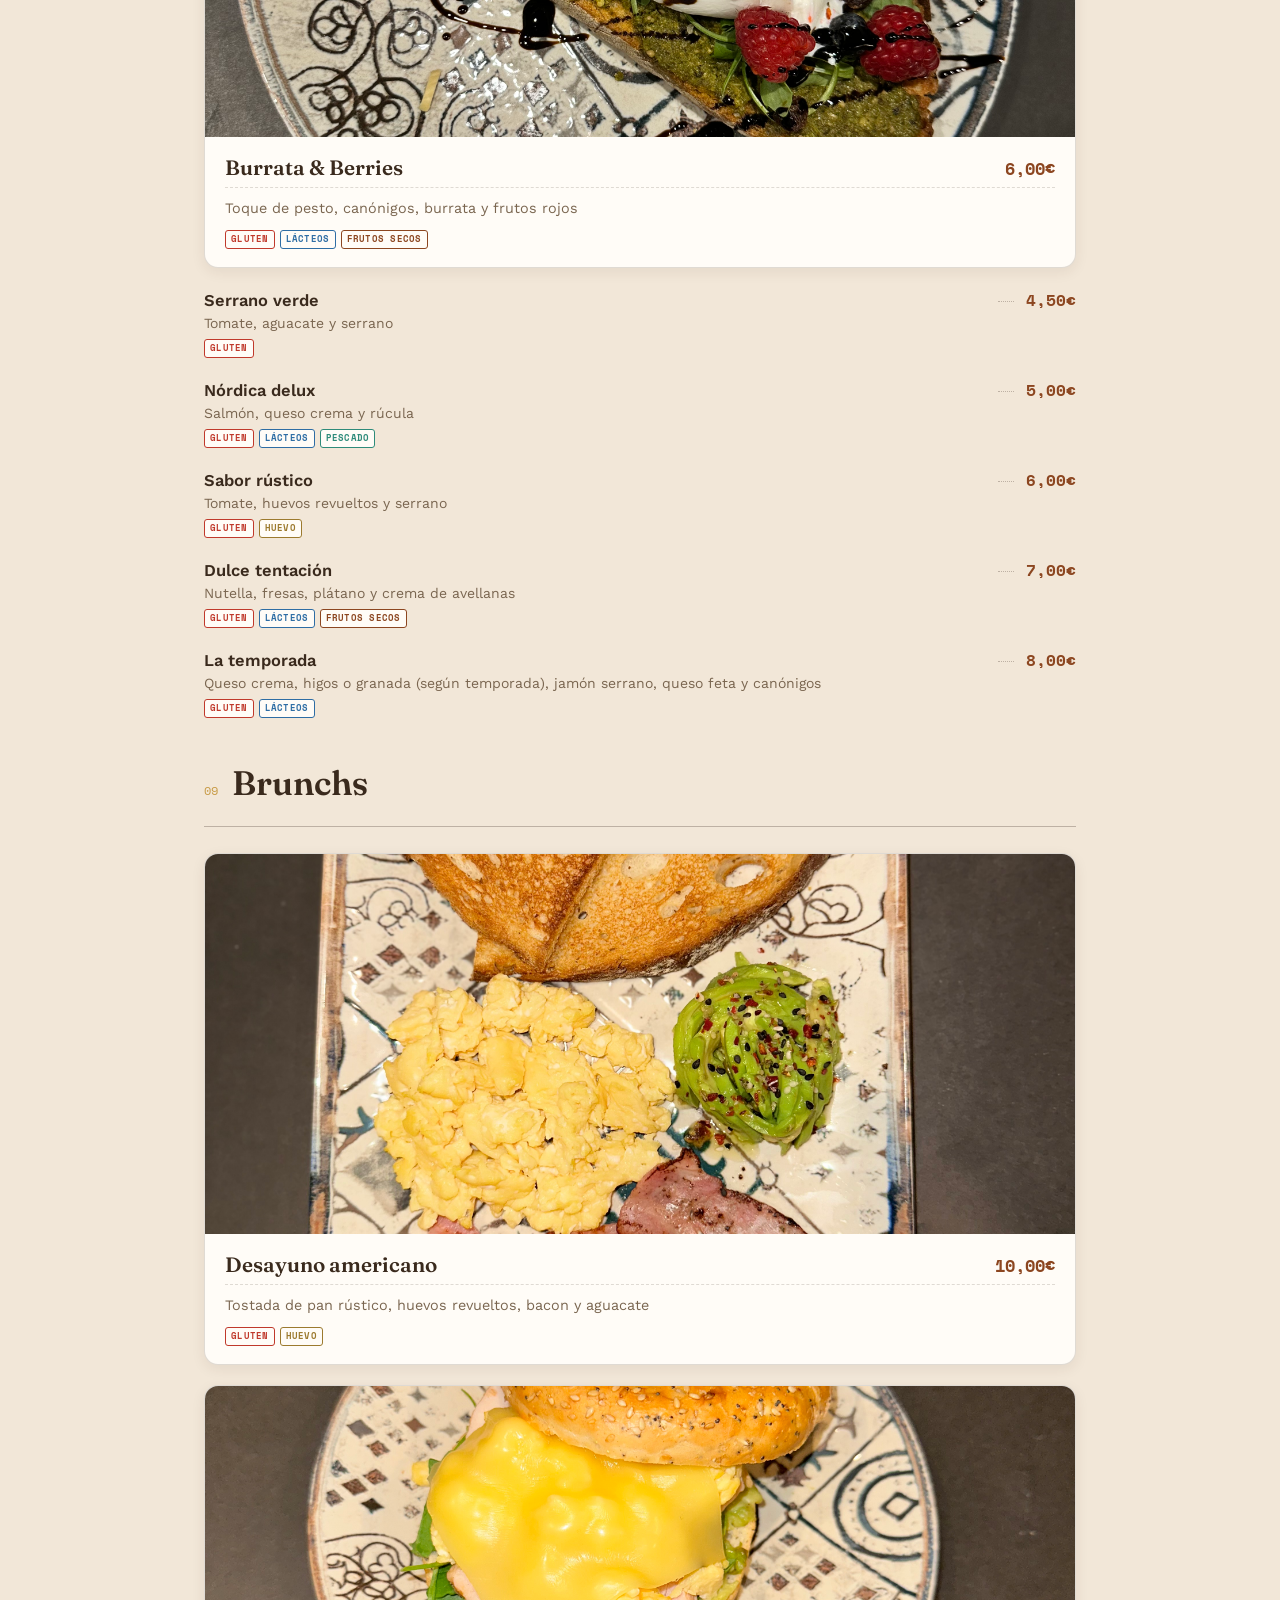
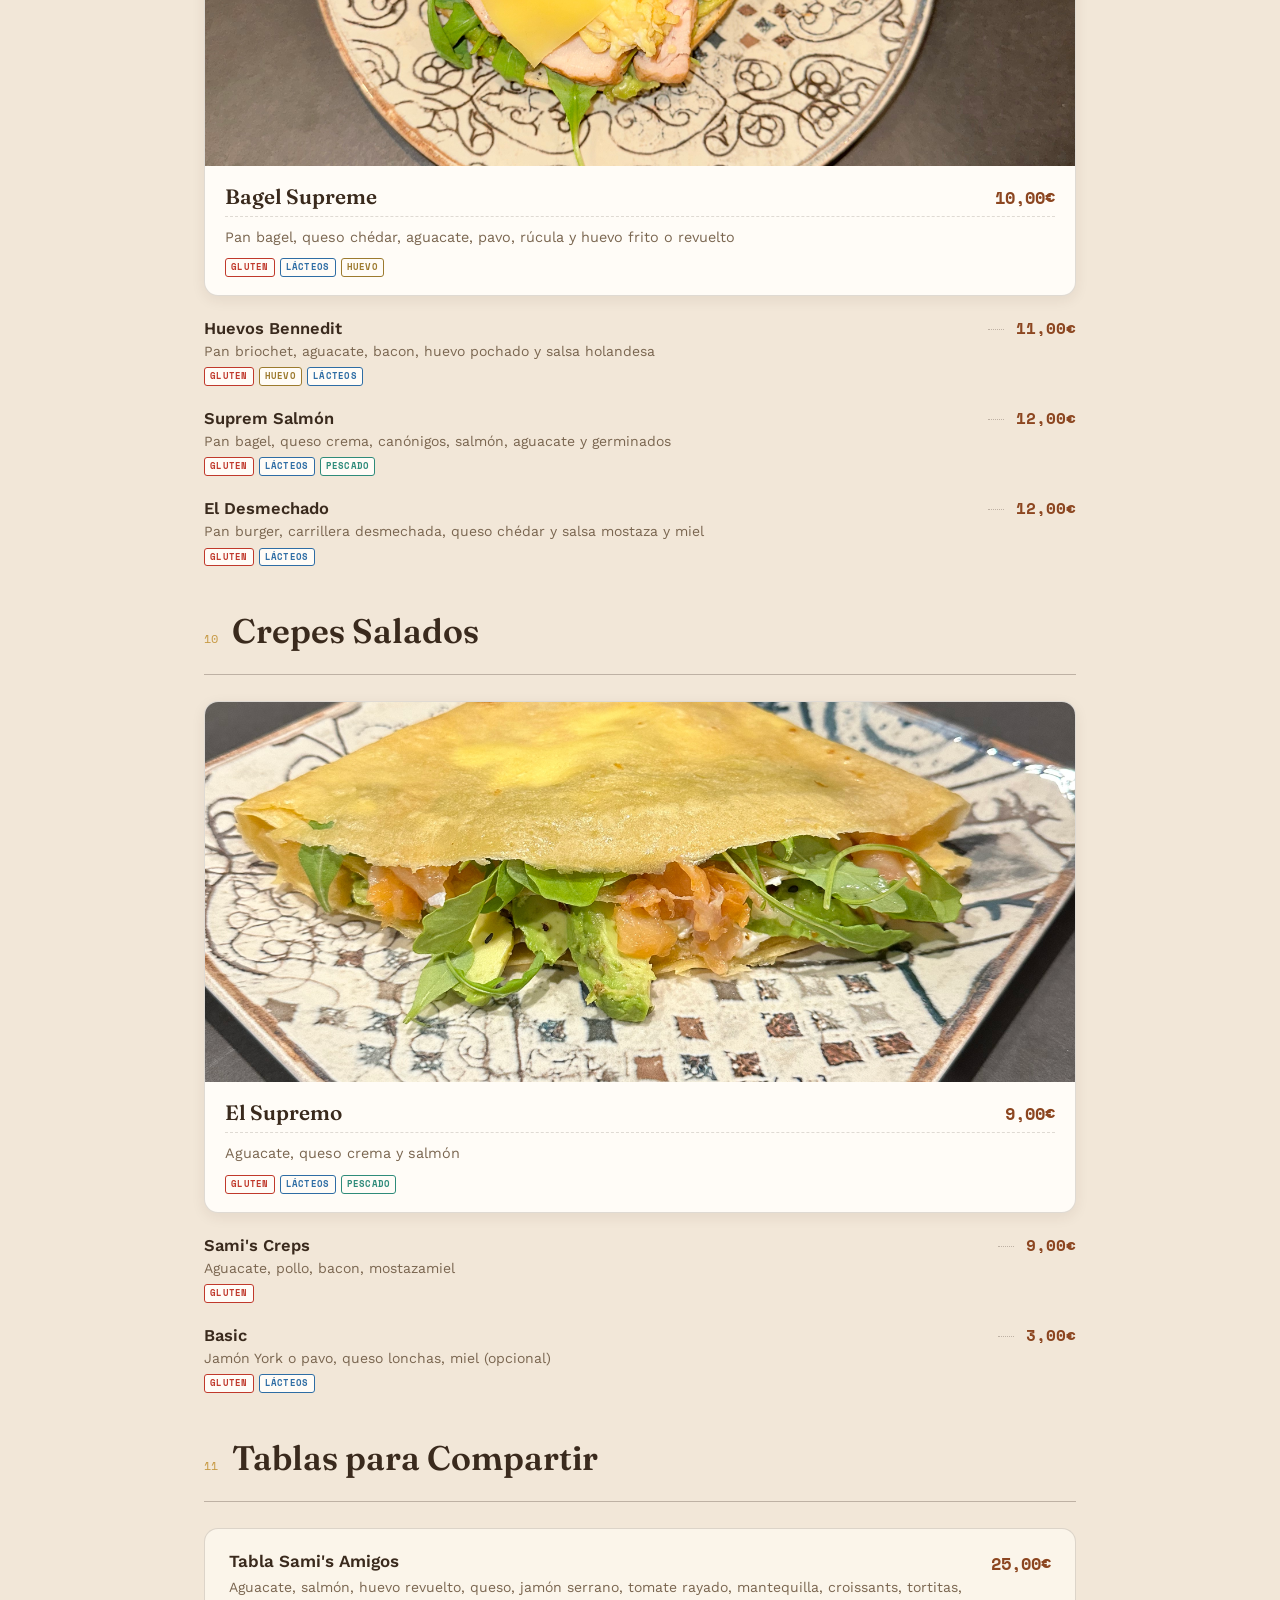
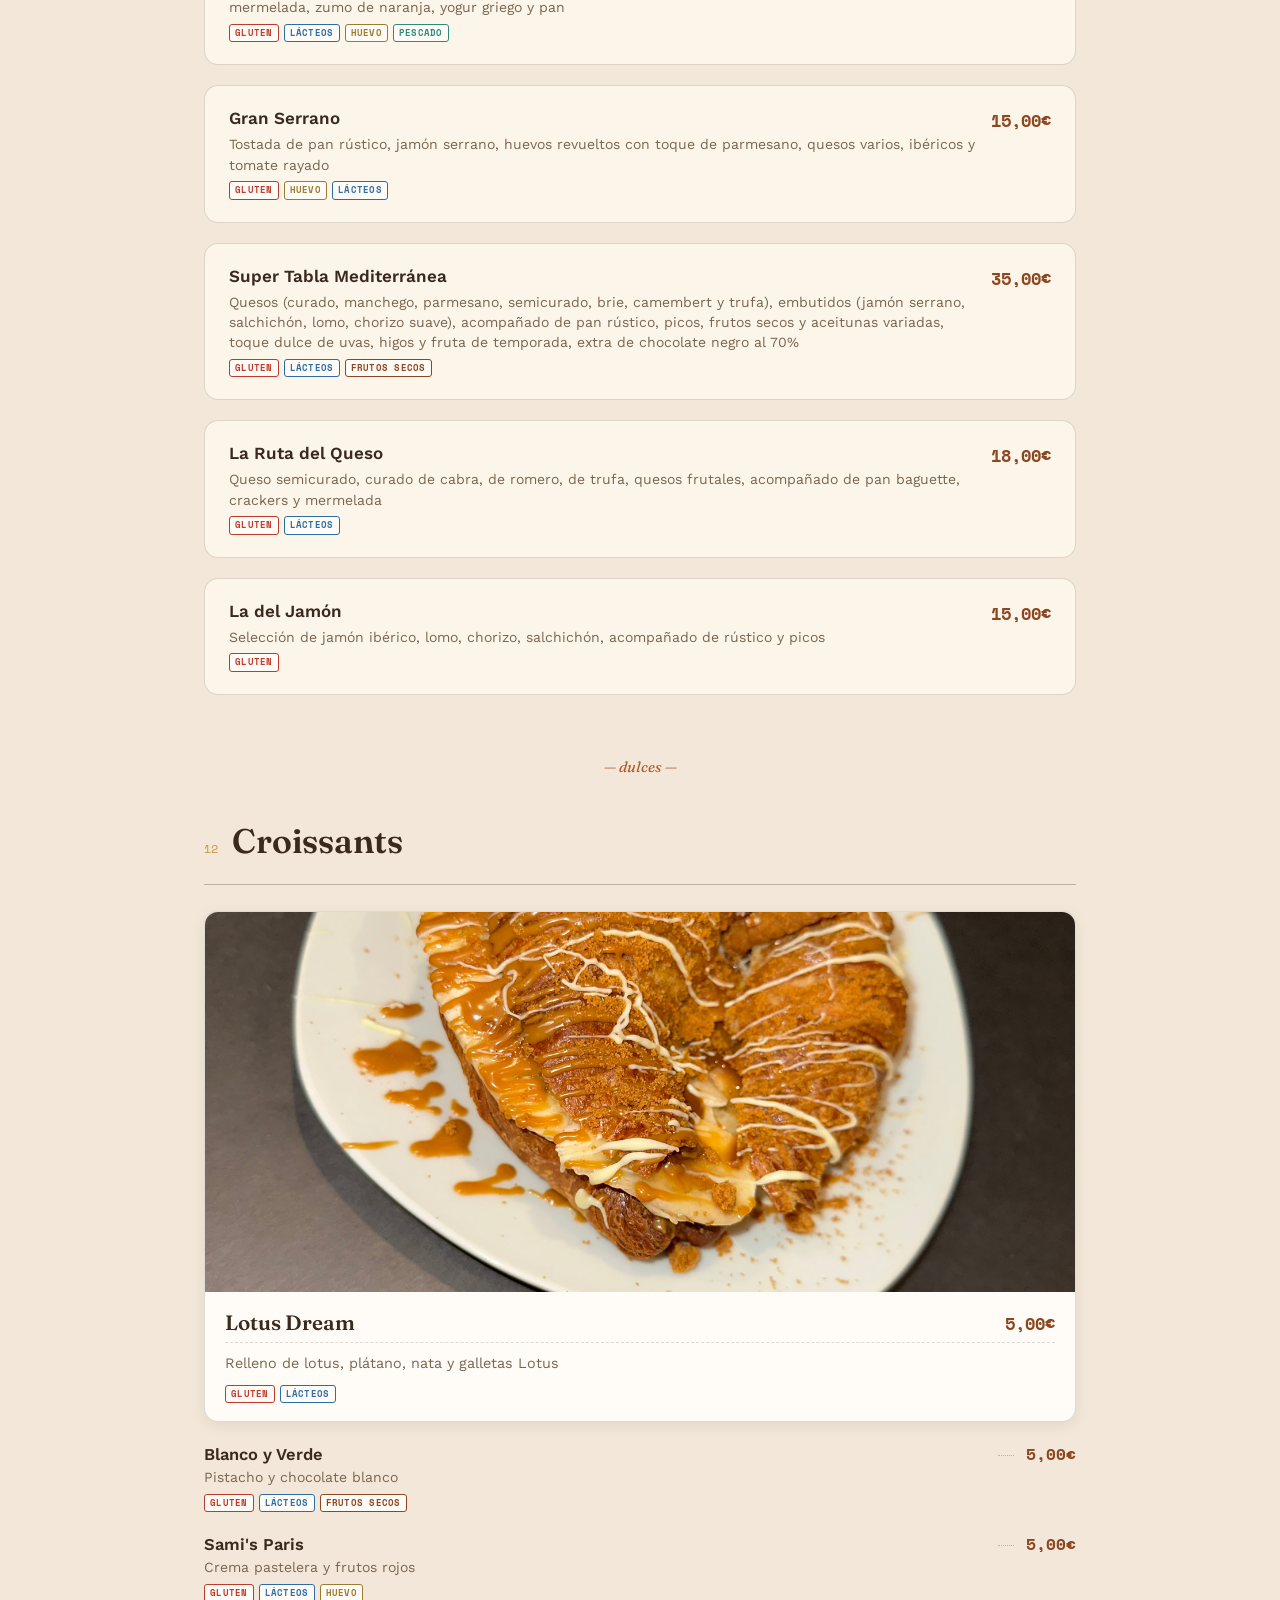
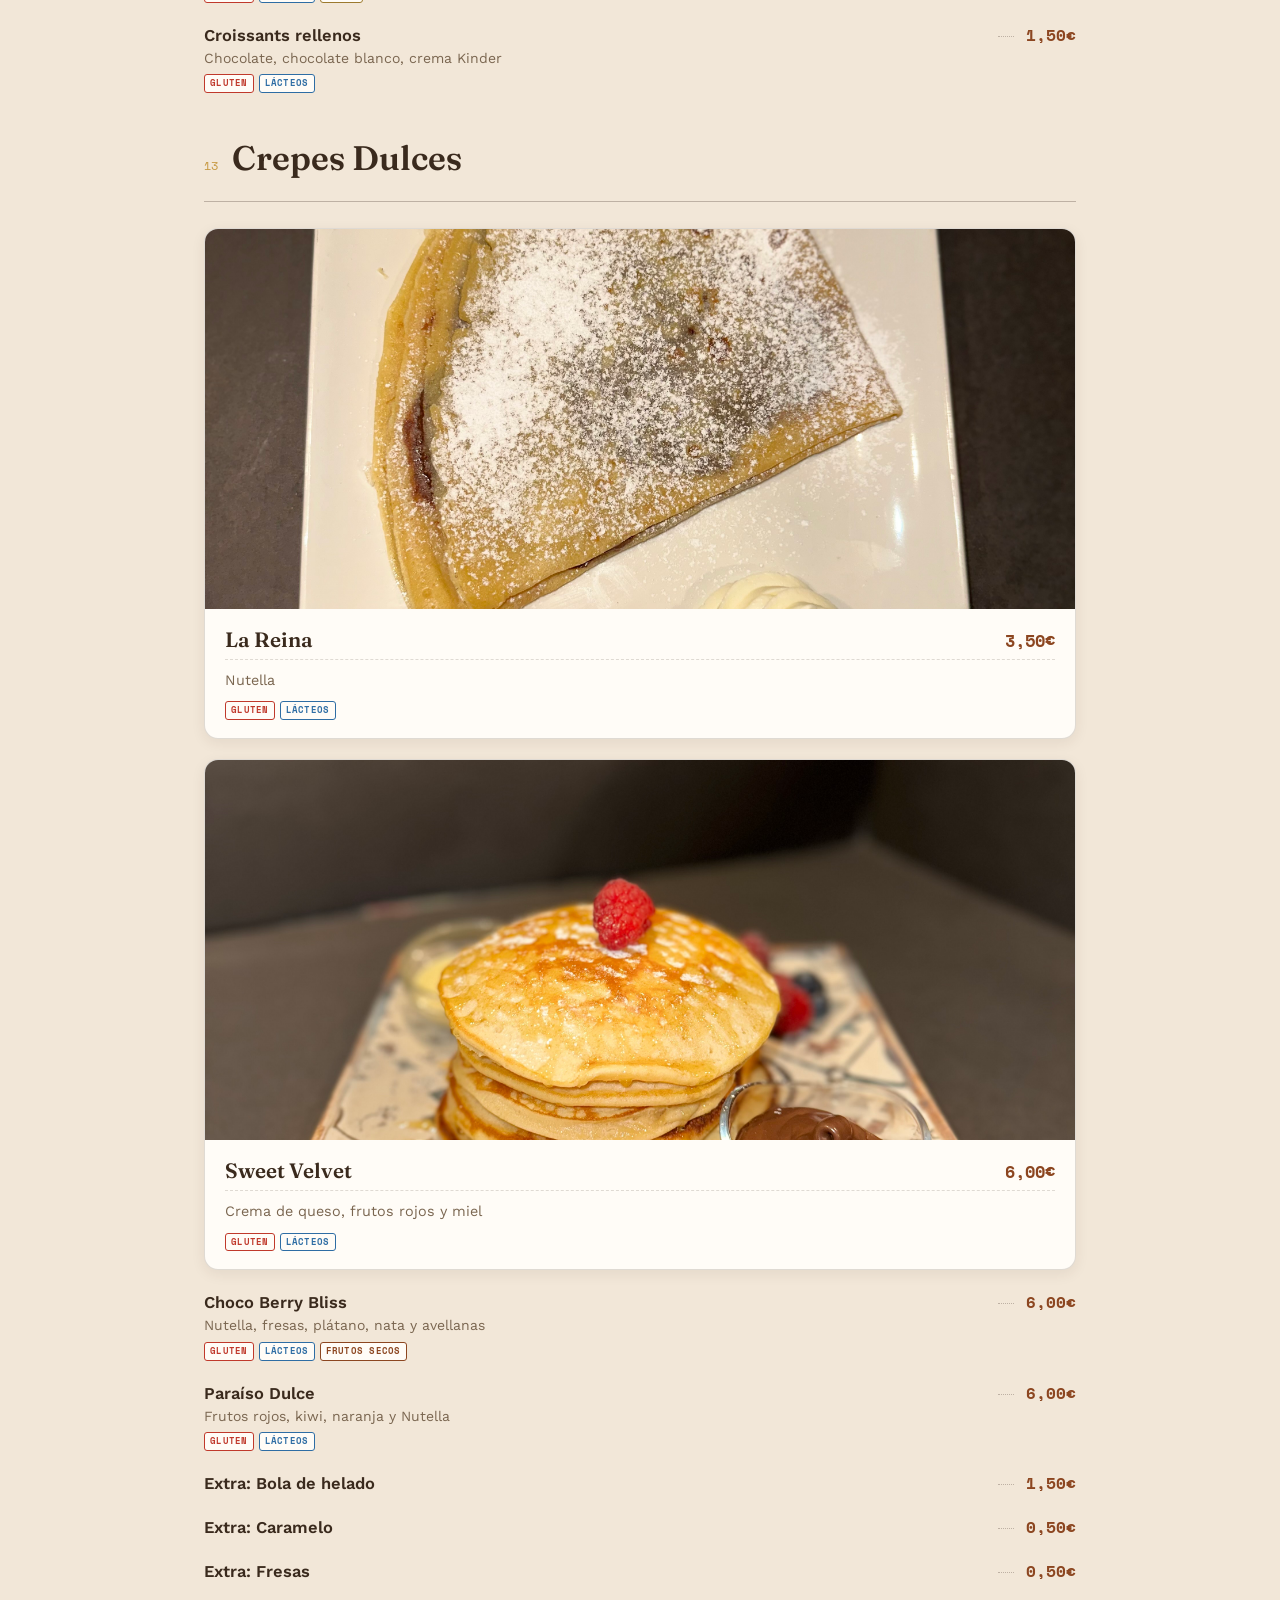
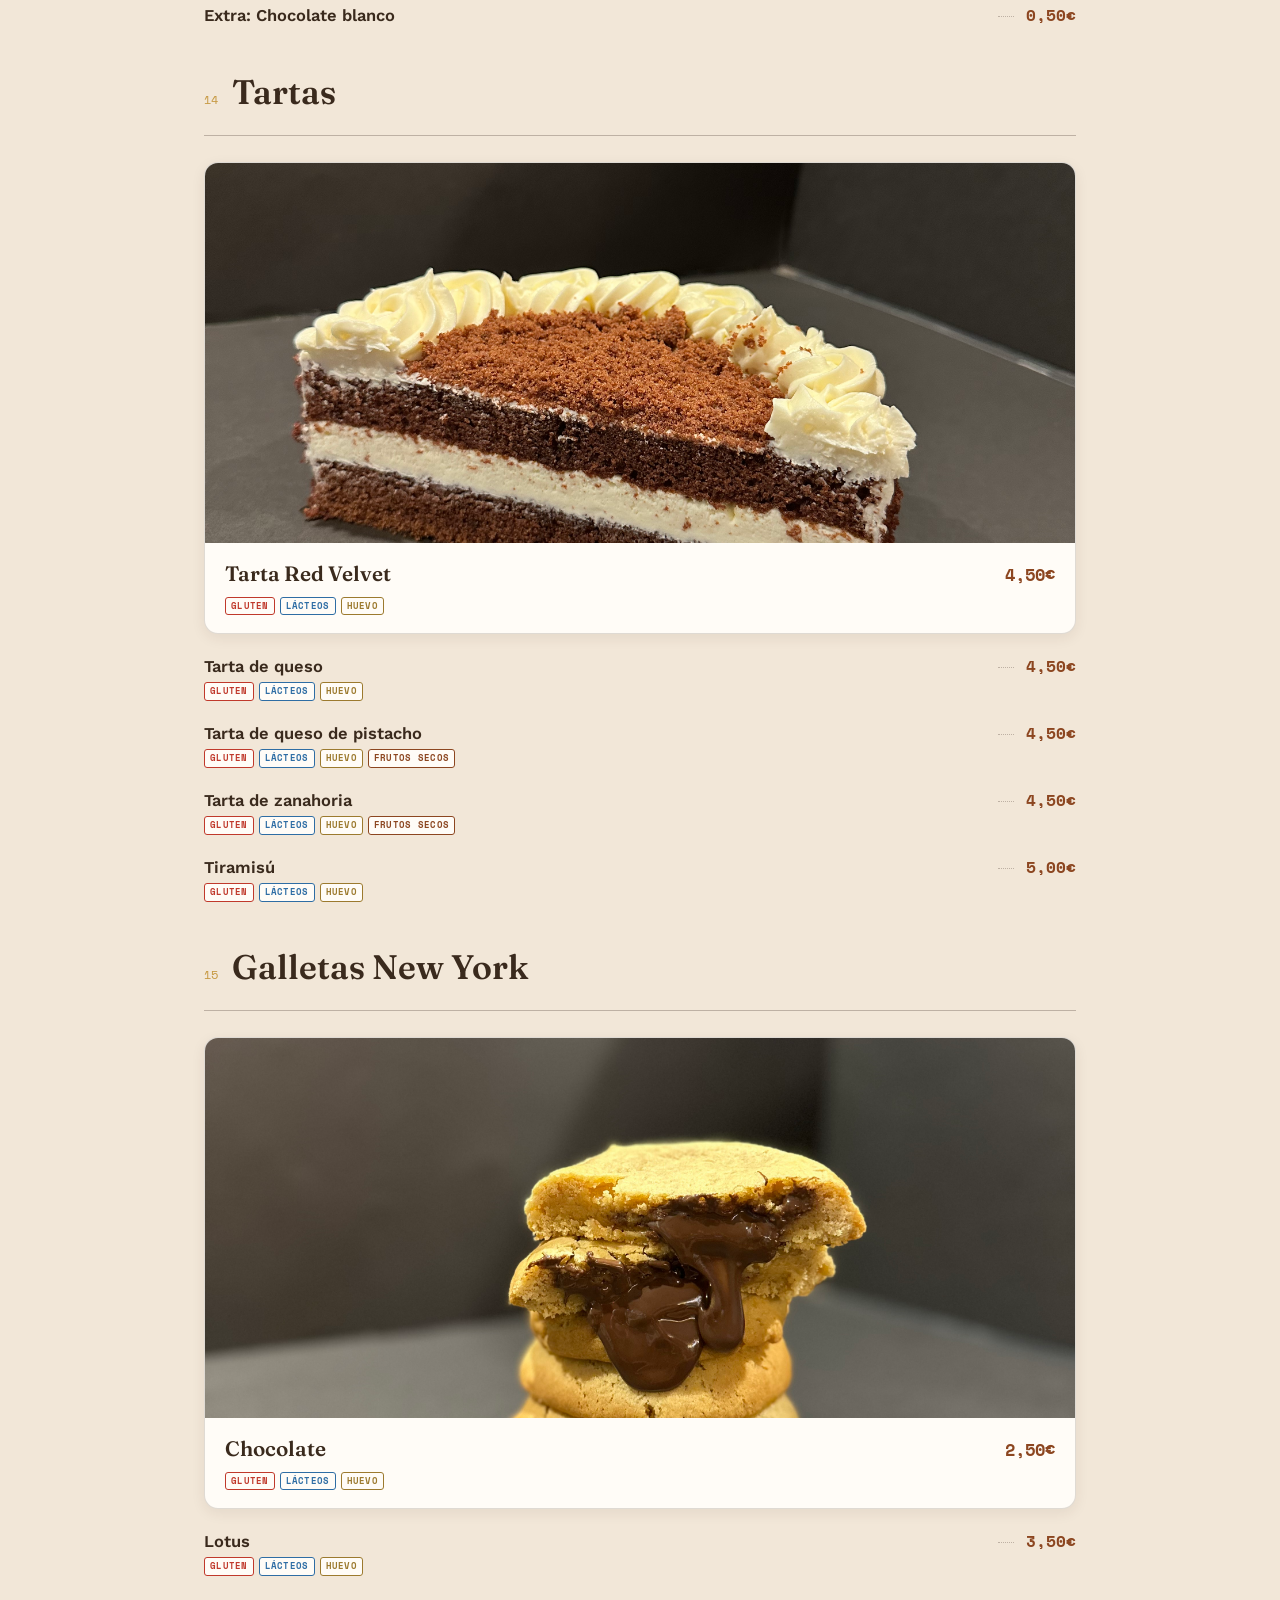
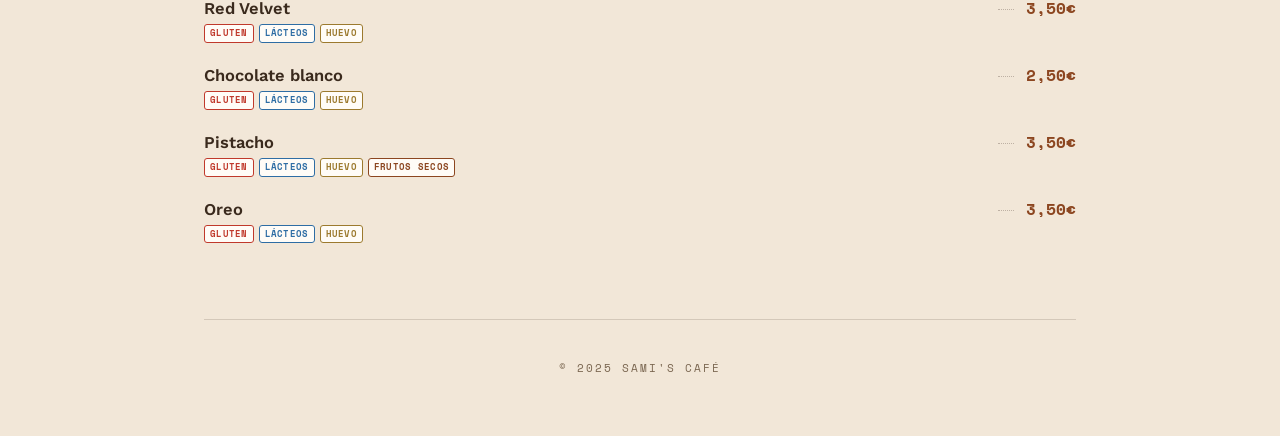
==== commit 839e73fc: "Add allergen tags and category notes Adds allergen metadata across Spanish, English, and German menu" ====
--- a/index.html
+++ b/index.html
@@ -1,39 +1,44 @@
 <!DOCTYPE html>
 <html lang="es">
+
 <head>
     <meta charset="UTF-8">
     <meta name="viewport" content="width=device-width, initial-scale=1.0">
     <title>Sami's Café &amp; Desayunos — Carta</title>
     <link rel="preconnect" href="https://fonts.googleapis.com">
     <link rel="preconnect" href="https://fonts.gstatic.com" crossorigin>
-    <link href="https://fonts.googleapis.com/css2?family=Fraunces:opsz,wght@9..144,400;9..144,500;9..144,600;9..144,700&family=Space+Mono:wght@400;700&family=Work+Sans:wght@400;500;600&display=swap" rel="stylesheet">
+    <link
+        href="https://fonts.googleapis.com/css2?family=Fraunces:opsz,wght@9..144,400;9..144,500;9..144,600;9..144,700&family=Space+Mono:wght@400;700&family=Work+Sans:wght@400;500;600&display=swap"
+        rel="stylesheet">
     <link rel="stylesheet" href="style.css">
 </head>
+
 <body>
 
-<header>
-    <div class="lang-selector">
-        <a href="menu.html" class="lang-link active" title="Español"><img src="img/flags/es.webp" alt="ES"></a>
-        <a href="menu-en.html" class="lang-link" title="English"><img src="img/flags/en.webp" alt="EN"></a>
-        <a href="menu-de.html" class="lang-link" title="Deutsch"><img src="img/flags/de.webp" alt="DE"></a>
+    <header>
+        <div class="lang-selector">
+            <a href="index.html" class="lang-link active" title="Español"><img src="img/flags/es.webp" alt="ES"></a>
+            <a href="menu-en.html" class="lang-link" title="English"><img src="img/flags/en.webp" alt="EN"></a>
+            <a href="menu-de.html" class="lang-link" title="Deutsch"><img src="img/flags/de.webp" alt="DE"></a>
+        </div>
+        <img src="img/logo.png" alt="Sami's Café" class="logo">
+        <p class="header-tagline">Carta Digital</p>
+    </header>
+
+    <div class="nav-outer">
+        <nav class="category-nav" id="categoryNav" aria-label="Categorías de la carta"></nav>
     </div>
-    <img src="img/logo.png" alt="Sami's Café" class="logo">
-    <p class="header-tagline">Carta Digital</p>
-</header>
 
-<div class="nav-outer">
-    <nav class="category-nav" id="categoryNav" aria-label="Categorías de la carta"></nav>
-</div>
+    <div class="wrap">
+        <main id="menuContainer"></main>
 
-<div class="wrap">
-    <main id="menuContainer"></main>
+        <footer>
+            <p>&copy; 2025 Sami's Café</p>
+        </footer>
+    </div>
 
-    <footer>
-        <p>&copy; 2025 Sami's Café</p>
-    </footer>
-</div>
+    <script src="menu-data.js"></script>
+    <script src="menu-render.js"></script>
+</body>
 
-<script src="menu-data.js"></script>
-<script src="menu-render.js"></script>
-</body>
-</html>
+</html>
--- a/style.css
+++ b/style.css
@@ -221,6 +221,14 @@
     margin: 0 0 26px;
 }
 
+.cat-note {
+    font-family: var(--font-heading);
+    font-style: italic;
+    font-size: 14px;
+    color: var(--espresso-soft);
+    margin: -10px 0 24px;
+}
+
 /* --- ITEMS (con leader punteado) --- */
 .content-box {
     display: flex;
@@ -270,6 +278,27 @@
     white-space: nowrap;
 }
 
+/* --- ALÉRGENOS --- */
+.allergens { display: flex; flex-wrap: wrap; gap: 5px; margin-top: 6px; }
+.allergen {
+    font-family: var(--font-mono);
+    font-size: 9px;
+    font-weight: 700;
+    letter-spacing: .03em;
+    text-transform: uppercase;
+    line-height: 1.2;
+    padding: 3px 5px;
+    border-radius: 3px;
+    border: 1.5px solid;
+    background: var(--paper);
+    white-space: nowrap;
+}
+.allergen.gluten { border-color: #C0392B; color: #C0392B; }
+.allergen.lacteos { border-color: #2E6DA4; color: #2E6DA4; }
+.allergen.huevo { border-color: #9C7A2E; color: #9C7A2E; }
+.allergen.frutos-secos { border-color: var(--rust-dark); color: var(--rust-dark); }
+.allergen.pescado { border-color: #2E8B7A; color: #2E8B7A; }
+
 /* Listas de precio uniforme en cuadrícula (Té, Bebidas frías, Galletas...) */
 .content-box.grid-list {
     display: grid;
@@ -336,6 +365,7 @@
     padding-top: 10px;
     margin-top: 4px;
 }
+.big-info .allergens { margin-top: 10px; }
 
 @media (min-width: 700px) {
     .card-big img {
